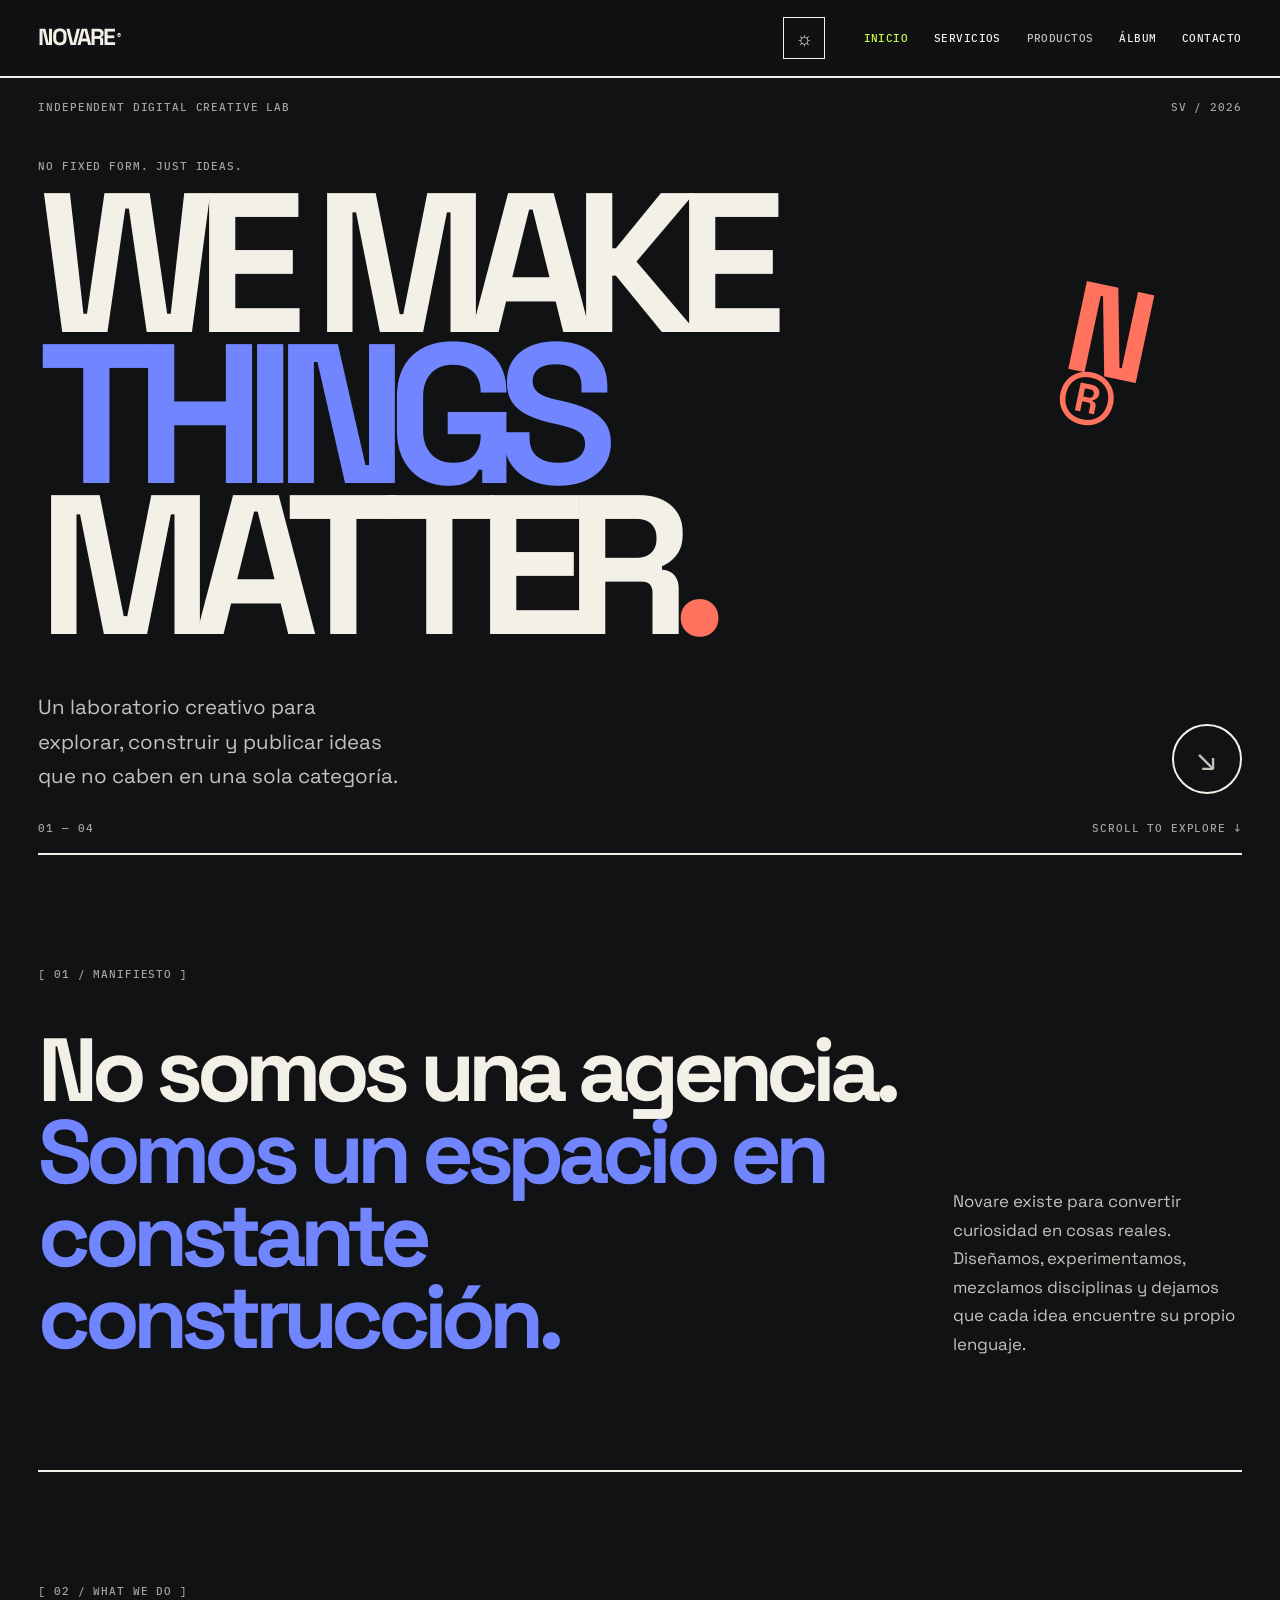
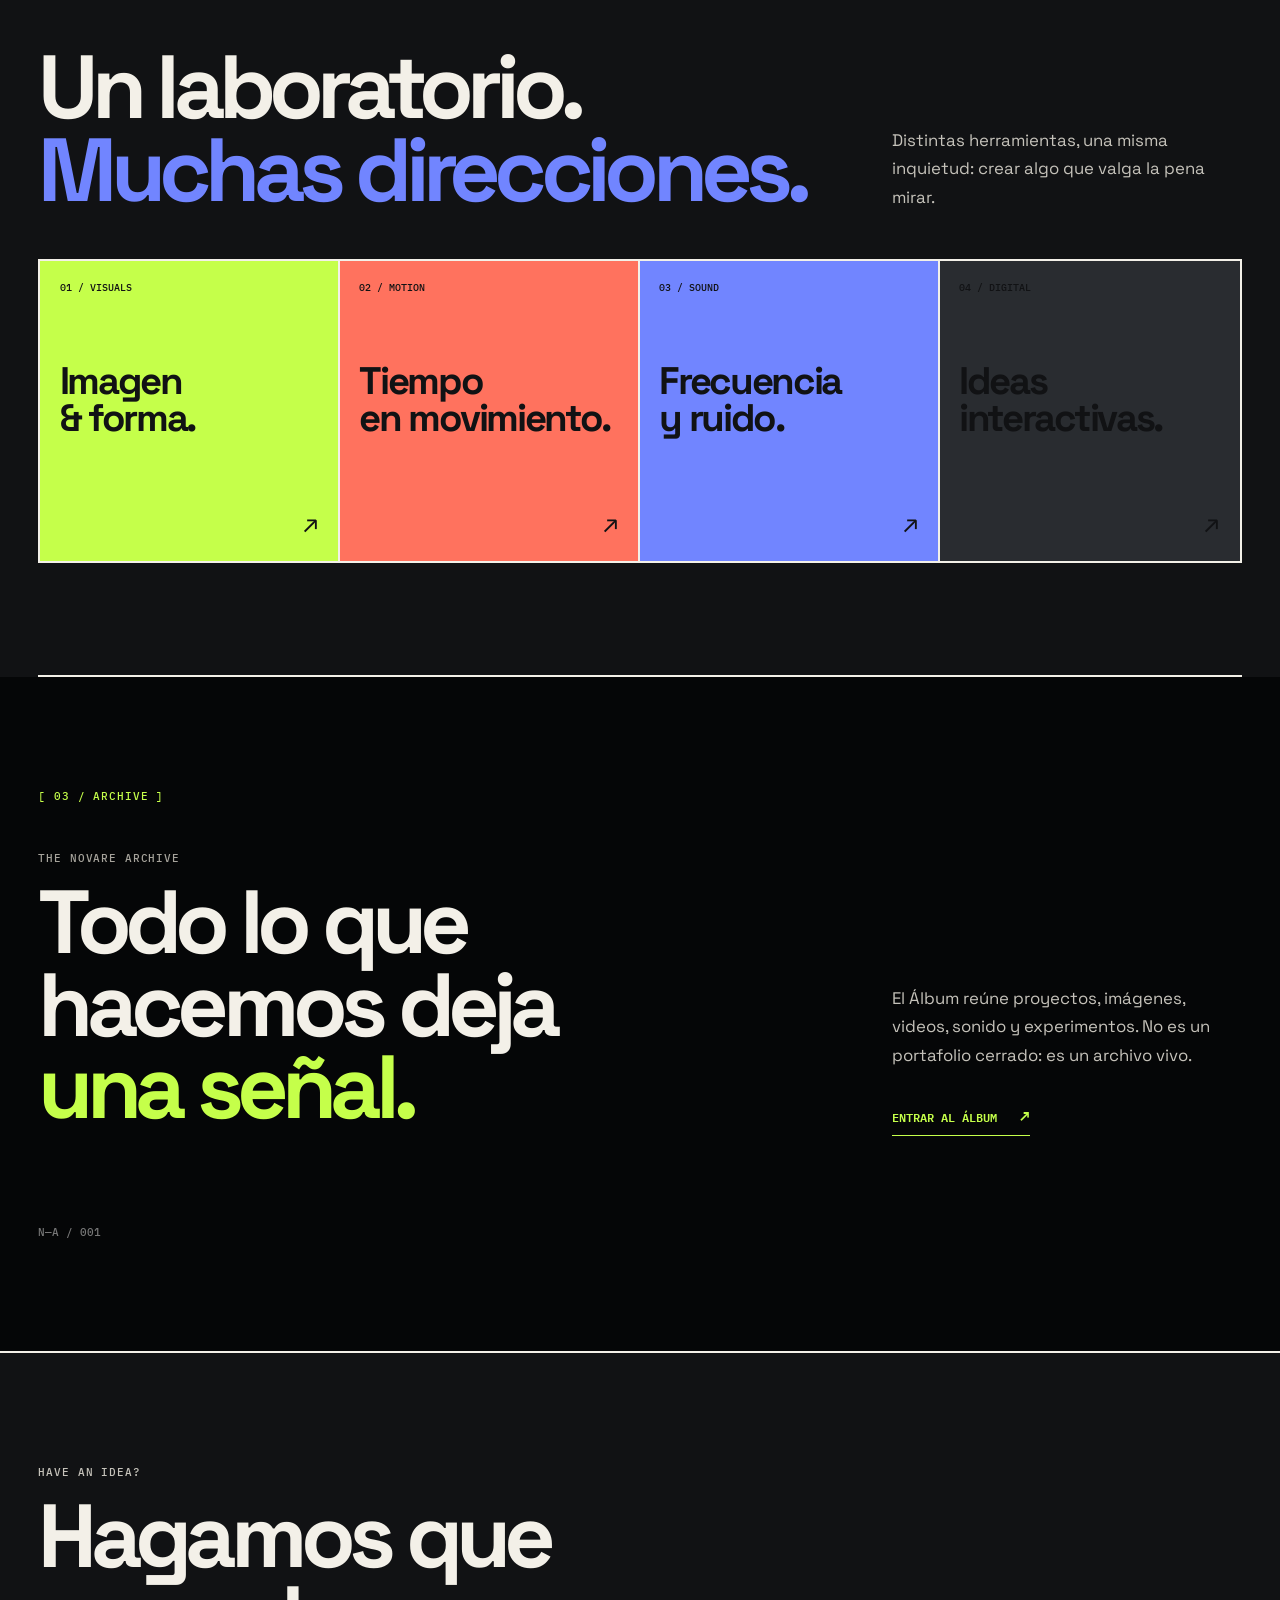
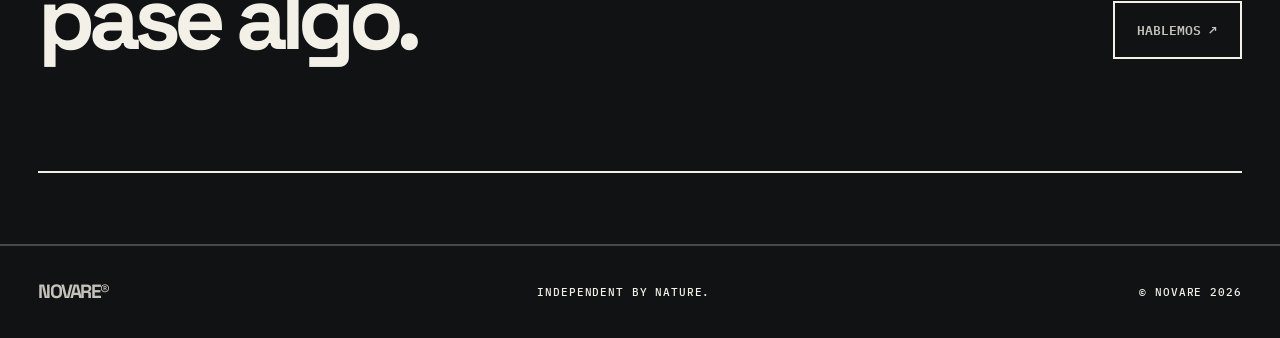
==== index.html @ ae4a3a27 "Apply latest typography contrast pass across all Novare pages" ====
<!DOCTYPE html>
<html lang="es">
<head>
<meta charset="UTF-8"><meta name="viewport" content="width=device-width, initial-scale=1.0">
<title>Novare® — Digital Creative Lab</title>
<meta name="description" content="Novare es un laboratorio creativo digital. Ideas, imágenes, movimiento, sonido y experiencias sin una sola forma.">
<link rel="preconnect" href="https://fonts.googleapis.com"><link rel="preconnect" href="https://fonts.gstatic.com" crossorigin>
<link href="https://fonts.googleapis.com/css2?family=IBM+Plex+Mono:wght@400;500;600&family=Space+Grotesk:wght@400;500;600;700&display=swap" rel="stylesheet">
<link rel="stylesheet" href="CSS/style.css?v=20261116-typepass">
</head><body class="home-page">
<header class="site-header">
  <nav class="nav-bar" aria-label="Navegación principal">
    <a href="index.html" class="brand" aria-label="Novare, inicio">NOVARE<span>®</span></a>
    <button class="menu-toggle" type="button" aria-label="Abrir menú" aria-expanded="false" aria-controls="primary-navigation">☰</button>
    <button class="theme-toggle" type="button" aria-label="Cambiar a tema claro" aria-pressed="true" title="Cambiar tema">☼</button>
    <ul class="nav-links" id="primary-navigation">
      <li><a href="index.html">Inicio</a></li>
      <li><a href="servicios.html">Servicios</a></li>
      <li><a href="productos.html">Productos</a></li>
      <li><a href="album.html">Álbum</a></li>
      <li><a href="contacto.html">Contacto</a></li>
    </ul>
  </nav>
</header>
<main>
<section class="home-hero">
<div class="hero-topline"><span>INDEPENDENT DIGITAL CREATIVE LAB</span><span>SV / 2026</span></div>
<div class="hero-main"><p class="eyebrow">NO FIXED FORM. JUST IDEAS.</p><h1>WE MAKE<br><span>THINGS</span><br>MATTER<span class="hero-period">.</span></h1>
<div class="hero-bottom"><p>Un laboratorio creativo para explorar, construir y publicar ideas que no caben en una sola categoría.</p><a class="round-link" href="album.html" aria-label="Explorar Álbum">↘</a></div></div>
<div class="hero-stamp" aria-hidden="true">N<br>®</div>
<div class="hero-index"><span>01 — 04</span><span>SCROLL TO EXPLORE ↓</span></div>
</section>
<section class="manifesto section-pad"><div class="section-kicker">[ 01 / MANIFIESTO ]</div><div class="manifesto-content"><h2>No somos una agencia.<br><em>Somos un espacio en constante construcción.</em></h2><p>Novare existe para convertir curiosidad en cosas reales. Diseñamos, experimentamos, mezclamos disciplinas y dejamos que cada idea encuentre su propio lenguaje.</p></div></section>
<section class="lab-section section-pad"><div class="section-kicker">[ 02 / WHAT WE DO ]</div><div class="lab-heading"><h2>Un laboratorio.<br><span>Muchas direcciones.</span></h2><p>Distintas herramientas, una misma inquietud: crear algo que valga la pena mirar.</p></div><div class="lab-grid"><a class="lab-tile tile-visuals" href="album.html?category=visuals"><span>01 / VISUALS</span><b>Imagen<br>& forma.</b><i>↗</i></a><a class="lab-tile tile-motion" href="album.html?category=motion"><span>02 / MOTION</span><b>Tiempo<br>en movimiento.</b><i>↗</i></a><a class="lab-tile tile-sound" href="album.html?category=sound"><span>03 / SOUND</span><b>Frecuencia<br>y ruido.</b><i>↗</i></a><a class="lab-tile tile-digital" href="album.html?category=digital"><span>04 / DIGITAL</span><b>Ideas<br>interactivas.</b><i>↗</i></a></div></section>
<section class="album-teaser section-pad"><div class="section-kicker">[ 03 / ARCHIVE ]</div><div class="album-teaser-inner"><div><p class="eyebrow">THE NOVARE ARCHIVE</p><h2>Todo lo que<br>hacemos deja<br><span>una señal.</span></h2></div><div class="album-teaser-side"><p>El Álbum reúne proyectos, imágenes, videos, sonido y experimentos. No es un portafolio cerrado: es un archivo vivo.</p><a class="text-link" href="album.html">ENTRAR AL ÁLBUM <span>↗</span></a></div></div><div class="archive-mark">N—A / 001</div></section>
<section class="contact-strip section-pad"><div><p class="eyebrow">HAVE AN IDEA?</p><h2>Hagamos que<br>pase algo.</h2></div><a class="contact-arrow" href="contacto.html">HABLEMOS ↗</a></section>
</main><footer class="site-footer"><a class="brand" href="index.html">NOVARE®</a><span>INDEPENDENT BY NATURE.</span><span>© NOVARE 2026</span></footer>
<script src="JS/main.js?v=20261116-darkalbum2"></script></body></html>
---- CSS/style.css ----
/* NOVARE — DIGITAL CREATIVE LAB
   Neo-brutalist visual system / v2
*/
@import url('https://fonts.googleapis.com/css2?family=IBM+Plex+Mono:wght@400;500;600;700&family=Space+Grotesk:wght@400;500;600;700&display=swap');
:root{
  --ink:#171717;--paper:#f2ebdd;--paper-2:#e8dfce;--lime:#b8f34a;
  --coral:#ff6347;--blue:#465bff;--violet:#c8b8ff;--concrete:#c9c4b8;
  --muted:#625f58;--line:rgba(23,23,23,.28);
  --display:'Space Grotesk',Arial,sans-serif;--mono:'IBM Plex Mono',monospace;
}
*{box-sizing:border-box;margin:0;padding:0}
html{scroll-behavior:smooth}
body{font-family:var(--display);font-size:16px;line-height:1.45;color:var(--ink);background:var(--paper)}
body,button,input,textarea{font-family:var(--display)}
a{color:inherit;text-decoration:none}
button{color:inherit}
img,video{display:block;max-width:100%;width:100%;border-radius:0}
button:focus-visible,a:focus-visible,input:focus-visible,textarea:focus-visible{outline:3px solid var(--blue);outline-offset:3px}
.site-header{position:sticky;top:0;z-index:50;background:var(--paper);border-bottom:2px solid var(--ink)}
.nav-bar{width:100%;max-width:none;min-height:72px;margin:0;padding:0 3vw;display:flex;align-items:center;justify-content:space-between;gap:2rem}
.brand{font-size:1.45rem;font-weight:700;letter-spacing:-.09em;color:var(--ink);white-space:nowrap}
.brand span{font:600 .65rem var(--mono);vertical-align:top;letter-spacing:0;margin-left:.15rem}
.nav-links{display:flex;align-items:center;gap:clamp(1rem,2.5vw,2.5rem);list-style:none}
.nav-links a{font:500 .7rem var(--mono);letter-spacing:.04em;text-transform:uppercase;transition:color .2s}
.nav-links a:hover,.nav-links a[aria-current=page]{color:var(--blue)}
.nav-links a[href="productos.html"]{color:inherit;font-weight:500}
.menu-toggle{display:none;border:2px solid var(--ink);background:transparent;width:42px;height:42px;font-size:1.3rem;cursor:pointer}
main{width:100%;max-width:none;margin:0;padding:0 3vw 3vw}
.eyebrow,.section-kicker,.hero-topline,.hero-index,.feed-heading>span,.site-footer span{font:500 .67rem var(--mono);letter-spacing:.08em;text-transform:uppercase}
.eyebrow{color:var(--blue);margin-bottom:1rem}
.hero-topline,.hero-index{display:flex;justify-content:space-between;gap:1rem}
.home-hero{min-height:calc(91vh - 72px);position:relative;display:flex;flex-direction:column;justify-content:space-between;padding:1.4rem 0 1.1rem;border-bottom:2px solid var(--ink);overflow:hidden}
.hero-main{position:relative;padding:5vh 0 3vh}
.hero-main h1{font-size:clamp(5rem,15.5vw,15rem);line-height:.76;letter-spacing:-.105em;font-weight:700;margin:0}
.hero-main h1>span:first-of-type{color:var(--blue)}
.hero-period{color:var(--coral)}
.hero-bottom{display:flex;justify-content:space-between;align-items:end;gap:2rem;margin-top:3rem}
.hero-bottom p{max-width:360px;font-size:clamp(1rem,1.6vw,1.35rem)}
.round-link{display:grid;place-items:center;width:70px;height:70px;border:2px solid var(--ink);border-radius:50%;font-size:2rem;transition:.2s}
.round-link:hover{background:var(--lime);transform:rotate(-45deg)}
.hero-stamp{position:absolute;right:8%;top:27%;font-size:clamp(4rem,10vw,9rem);font-weight:700;line-height:.7;color:var(--coral);transform:rotate(12deg);pointer-events:none}
.section-pad{padding:7rem 0;border-bottom:2px solid var(--ink)}
.section-kicker{margin-bottom:3rem}
.manifesto-content{display:grid;grid-template-columns:1.5fr .5fr;gap:3rem;align-items:end}
.manifesto h2,.lab-heading h2,.album-teaser h2,.contact-strip h2{font-size:clamp(2.8rem,7vw,7rem);line-height:.92;letter-spacing:-.075em}
.manifesto h2 em{color:var(--blue);font-style:normal}
.manifesto-content>p,.lab-heading>p,.album-teaser-side p{font-size:1.05rem;max-width:350px}
.lab-heading{display:flex;justify-content:space-between;align-items:end;gap:2rem;margin-bottom:3rem}
.lab-heading h2 span{color:var(--blue)}
.lab-grid{display:grid;grid-template-columns:repeat(4,minmax(0,1fr));border:2px solid var(--ink)}
.lab-tile{position:relative;min-height:300px;padding:1.2rem;display:flex;flex-direction:column;justify-content:space-between;border-right:2px solid var(--ink);transition:transform .25s}
.lab-tile:last-child{border-right:0}
.lab-tile>span{font:500 .65rem var(--mono)}
.lab-tile>b{font-size:clamp(1.7rem,3vw,3rem);line-height:.95;letter-spacing:-.06em}
.lab-tile>i{font-style:normal;font-size:1.6rem;align-self:end}
.tile-visuals{background:var(--lime)}.tile-motion{background:var(--coral)}.tile-sound{background:var(--blue);color:var(--paper)}.tile-digital{background:var(--concrete)}
.lab-tile:hover{transform:translateY(-7px)}
.album-teaser{background:var(--ink);color:var(--paper);margin:0 -3vw;padding-left:3vw;padding-right:3vw;position:relative;overflow:hidden}
.album-teaser .section-kicker{color:var(--lime)}
.album-teaser-inner{display:flex;justify-content:space-between;align-items:end;gap:3rem}
.album-teaser h2 span{color:var(--lime)}
.album-teaser-side{max-width:350px}
.album-teaser-side p{color:#d1cbbb;margin-bottom:2rem}
.text-link{font:600 .75rem var(--mono);color:var(--lime);border-bottom:1px solid var(--lime);padding-bottom:.5rem}
.text-link span{font-size:1rem;margin-left:1rem}
.archive-mark{margin-top:6rem;color:#777;font:500 .7rem var(--mono)}
.contact-strip{display:flex;justify-content:space-between;align-items:end}
.contact-arrow{font:600 .8rem var(--mono);padding:1rem 1.4rem;border:2px solid var(--ink);transition:.2s}
.contact-arrow:hover{background:var(--lime)}
.site-footer{display:flex;justify-content:space-between;align-items:center;padding:2rem 3vw;color:var(--ink);gap:1rem}
.site-footer .brand{font-size:1.2rem}
.site-footer p{font:500 .65rem var(--mono);text-transform:uppercase}
/* Secondary pages */
.section{padding:5rem 0}
.section-heading{max-width:850px;margin-bottom:3rem}
.section-heading h1,.section-heading h2{font-size:clamp(2.8rem,7vw,6.5rem);line-height:.94;letter-spacing:-.075em;margin-bottom:1rem}
.section-heading>p:not(.eyebrow){max-width:540px;color:var(--muted);font-size:1.1rem}
.service-grid{display:grid;grid-template-columns:repeat(2,minmax(0,1fr));gap:1rem}
.card{min-height:190px;padding:1.5rem;border:2px solid var(--ink);background:var(--paper)}
.card h3{font-size:1.5rem;letter-spacing:-.04em;margin-bottom:.7rem}
.card p{max-width:480px;color:var(--muted)}
.products-page-cta{display:flex;justify-content:space-between;align-items:center;gap:2rem;margin-top:2rem;padding:2rem;border:2px solid var(--ink);background:var(--lime)}
.products-page-cta h2{font-size:clamp(1.5rem,3vw,2.4rem);letter-spacing:-.05em;margin:.2rem 0 .5rem}
.products-page-cta p:not(.eyebrow){color:#343b28}
.btn{display:inline-flex;align-items:center;justify-content:center;min-height:46px;padding:.8rem 1.2rem;border:2px solid var(--ink);border-radius:0;font:600 .7rem var(--mono);letter-spacing:.04em;text-transform:uppercase;cursor:pointer;transition:transform .2s,box-shadow .2s}
.btn:hover{transform:translate(-3px,-3px);box-shadow:4px 4px 0 var(--ink)}
.btn-primary{background:var(--lime);color:var(--ink)}
.btn-secondary{background:transparent;color:var(--ink)}
.project-filters{display:flex;flex-wrap:wrap;gap:.6rem;margin:1.5rem 0}
.filter-btn{padding:.7rem 1rem;border:2px solid var(--ink);background:transparent;color:var(--ink);font:500 .68rem var(--mono);text-transform:uppercase;cursor:pointer}
.filter-btn.active,.filter-btn:hover{background:var(--lime)}
.product-grid{display:grid;grid-template-columns:repeat(3,minmax(0,1fr));gap:1rem}
.product-card{overflow:hidden;padding:0;border:2px solid var(--ink);background:transparent;color:var(--ink);text-align:left;cursor:pointer;transition:transform .2s,box-shadow .2s}
.product-card:hover,.product-card:focus-visible{transform:translate(-4px,-4px);box-shadow:6px 6px 0 var(--blue)}
.product-card>img{aspect-ratio:4/3;object-fit:cover}
.product-card-copy{display:grid;gap:.3rem;padding:1rem}
.product-card-copy::after{content:"VER DETALLES ↗";width:fit-content;margin-top:.4rem;color:var(--blue);font:600 .62rem var(--mono)}
.product-card-category{color:var(--blue);font:600 .62rem var(--mono);text-transform:uppercase}
.product-card-title{font-size:1.15rem;font-weight:700;letter-spacing:-.03em}
.product-card-price,.product-modal-price{color:var(--muted);font-weight:600}
.products-empty{grid-column:1/-1;padding:2rem;border:2px dashed var(--ink);text-align:center}
[hidden]{display:none!important}
.modal{position:fixed;inset:0;z-index:100;display:none;align-items:center;justify-content:center;padding:2rem}
.modal.is-open{display:flex}
.modal-backdrop{position:absolute;inset:0;background:rgba(23,23,23,.88)}
.modal-dialog{position:relative;width:min(1000px,100%);max-height:90vh;overflow:auto;padding:2rem;background:var(--paper);border:2px solid var(--ink)}
.modal-close{position:absolute;top:.5rem;right:.8rem;z-index:2;border:0;background:transparent;font-size:2rem;cursor:pointer}
.product-modal-body{display:grid;grid-template-columns:1.1fr .9fr;gap:2rem;align-items:center}
.product-modal-image{max-height:560px;aspect-ratio:4/3;object-fit:cover}
.product-modal-info{padding:1rem}
.product-modal-info h2,.product-contact-content h2{font-size:clamp(1.8rem,4vw,3rem);line-height:.98;letter-spacing:-.06em;margin-bottom:1rem}
.product-modal-info>p:not(.eyebrow),.product-contact-content>p:not(.eyebrow){color:var(--muted)}
.product-modal-price{margin-top:1rem}
.product-modal-actions{display:flex;flex-wrap:wrap;gap:.7rem;margin-top:1rem}
.product-buy-button{opacity:.55;cursor:not-allowed}
.product-contact-button{font:600 .7rem var(--mono);text-transform:uppercase;cursor:pointer}
.product-payment-note{font-size:.8rem;margin-top:.6rem}
.product-contact-modal{z-index:110}
.product-contact-dialog{width:min(560px,100%)}
.product-contact-selection{margin-top:1rem}
.product-contact-details{display:grid;gap:.6rem;margin:1rem 0;list-style:none}
.product-contact-details a{color:var(--blue);text-decoration:underline}
.product-contact-form-link{margin-top:.5rem}
.contact-grid{display:grid;grid-template-columns:1.1fr .9fr;gap:1rem}
.contact-form,.contact-info{padding:1.5rem;border:2px solid var(--ink);background:transparent}
.contact-form{display:grid;gap:.7rem}
.contact-form label{font:500 .68rem var(--mono);text-transform:uppercase}
.contact-form input,.contact-form textarea{width:100%;padding:.9rem;border:2px solid var(--ink);border-radius:0;background:#fff;color:var(--ink);font:inherit}
.contact-form textarea{resize:vertical}
.contact-info h3{font-size:1.5rem;margin-bottom:.7rem}
.contact-info p,.contact-info li{color:var(--muted)}
.contact-info ul{display:grid;gap:.6rem;margin-top:1rem;list-style:none}
/* Álbum — category-dependent archive */
.album-intro{min-height:72vh;display:flex;flex-direction:column;justify-content:space-between;padding:1.5rem 0 3rem;border-bottom:2px solid var(--ink)}
.album-intro .eyebrow{margin-top:5rem}
.album-intro h1{font-size:clamp(7rem,22vw,21rem);line-height:.68;letter-spacing:-.12em;margin:0}
.album-intro h1 span{color:var(--coral)}
.album-intro-bottom{display:flex;justify-content:space-between;align-items:end;gap:2rem;margin-top:4rem}
.album-intro-bottom p{max-width:430px;font-size:clamp(1.1rem,2vw,1.6rem)}
.album-intro-bottom span{font:500 .65rem var(--mono)}
.album-explore,.album-feed{padding:5rem 0;border-bottom:2px solid var(--ink)}
.category-grid{display:grid;grid-template-columns:repeat(5,minmax(0,1fr));border:2px solid var(--ink)}
.category-card{min-height:220px;padding:1rem;text-align:left;border:0;border-right:2px solid var(--ink);background:var(--concrete);display:flex;flex-direction:column;justify-content:space-between;cursor:pointer;transition:filter .2s,transform .2s}
.category-card:last-child{border-right:0}
.category-card span{font:500 .6rem var(--mono)}
.category-card strong{font-size:clamp(1.4rem,2.3vw,2.5rem);line-height:.9;letter-spacing:-.06em}
.category-card i{font-style:normal;align-self:end;font-size:1.4rem}
.category-card:hover,.category-card.is-active{filter:saturate(1.2);transform:translateY(-5px)}
.category-all{background:var(--ink);color:var(--paper)}.category-visuals{background:var(--lime)}.category-motion{background:var(--coral)}.category-sound{background:var(--blue);color:white}.category-digital{background:var(--violet)}
.category-custom{background:var(--concrete);color:var(--ink);border-top:2px solid var(--ink)}
.feed-heading{display:flex;justify-content:space-between;align-items:end;margin-bottom:2rem}
.feed-heading h2{font-size:clamp(2.5rem,6vw,5rem);letter-spacing:-.07em;line-height:.9}
.feed-heading h2 span{color:var(--coral)}
.album-grid{display:grid;grid-template-columns:repeat(3,minmax(0,1fr));gap:1.2rem}
.album-item{border:2px solid var(--ink);background:transparent;padding:0;text-align:left;color:var(--ink);cursor:pointer;display:flex;flex-direction:column}
.album-item-cover{aspect-ratio:4/3;background:var(--concrete);overflow:hidden;position:relative}
.album-item-cover img{width:100%;height:100%;object-fit:cover;transition:transform .4s}
.album-item:hover .album-item-cover img{transform:scale(1.04)}
.album-item-cover:after{content:"OPEN ↗";position:absolute;right:.7rem;bottom:.7rem;background:var(--lime);padding:.4rem .6rem;font:600 .6rem var(--mono)}
.album-item-meta{padding:1rem;display:grid;gap:.45rem}
.album-item-meta span{font:500 .62rem var(--mono);text-transform:uppercase;color:var(--blue)}
.album-item-meta strong{font-size:1.35rem;letter-spacing:-.04em}
.album-item-meta small{font:500 .6rem var(--mono);color:#666}
.album-empty{display:none;text-align:center;padding:5rem 1rem;border:2px dashed var(--ink)}
.album-empty.is-visible{display:block}
.album-empty>span{font:500 .7rem var(--mono);color:var(--coral)}
.album-empty h3{font-size:clamp(1.8rem,4vw,3.2rem);letter-spacing:-.05em;margin:1rem}
.album-empty p{color:var(--muted)}
.album-modal{position:fixed;inset:0;background:rgba(23,23,23,.95);z-index:120;display:none;align-items:center;justify-content:center;padding:3vw;color:var(--paper)}
.album-modal.is-open{display:flex}
.album-modal-close{position:absolute;top:1rem;right:2rem;background:none;border:0;color:white;font-size:3rem;cursor:pointer}
.album-modal-content{width:min(1100px,100%);max-height:90vh;overflow:auto;display:grid;grid-template-columns:1.2fr .8fr;gap:2rem;align-items:center}
.album-modal-media img,.album-modal-media video,.album-modal-media audio,.album-modal-media iframe{width:100%;max-height:75vh;object-fit:contain}
.album-modal-copy h2{font-size:clamp(2rem,5vw,4rem);line-height:.95;letter-spacing:-.06em;margin-bottom:1rem}
.album-modal-copy>p:not(.eyebrow){color:#d1cbbb}
.album-modal-copy>span{display:block;margin-top:2rem;font:500 .65rem var(--mono);color:var(--lime)}
@media(max-width:900px){
 .menu-toggle{display:block}
 .nav-links{display:none;position:absolute;top:100%;left:0;right:0;padding:1rem 3vw;background:var(--paper);border-bottom:2px solid var(--ink);flex-direction:column;align-items:flex-start}
 .nav-links.is-open{display:flex}
 .manifesto-content,.album-teaser-inner{display:grid;grid-template-columns:1fr}
 .lab-grid{grid-template-columns:repeat(2,minmax(0,1fr))}
 .lab-tile:nth-child(2){border-right:0}.lab-tile:nth-child(-n+2){border-bottom:2px solid var(--ink)}
 .category-grid{grid-template-columns:repeat(2,minmax(0,1fr))}
 .category-card{border-bottom:2px solid var(--ink);min-height:170px}
 .category-card:nth-child(2n){border-right:0}
 .category-card:last-child{grid-column:span 2;border-bottom:0}
 .album-grid,.product-grid{grid-template-columns:repeat(2,minmax(0,1fr))}
 .album-modal-content{grid-template-columns:1fr}
 .album-modal{overflow:auto;align-items:flex-start;padding-top:4rem}
 .hero-stamp{right:3%;top:35%}
 .home-hero{min-height:80vh}
}
@media(max-width:560px){
 main{padding-left:5vw;padding-right:5vw}
 .nav-bar{padding:0 5vw}
 .hero-main h1{font-size:clamp(4.5rem,19vw,7rem)}
 .hero-bottom,.album-intro-bottom,.lab-heading,.contact-strip{align-items:flex-start;flex-direction:column}
 .hero-index{font-size:.55rem}
 .section-pad{padding:4.5rem 0}
 .lab-tile{min-height:190px;padding:.8rem}.lab-tile>b{font-size:1.6rem}
 .album-teaser{margin:0 -5vw;padding-left:5vw;padding-right:5vw}
 .category-card{min-height:145px}
 .album-grid,.product-grid,.service-grid,.contact-grid{grid-template-columns:1fr}
 .feed-heading{align-items:flex-start;flex-direction:column;gap:1rem}
 .site-footer{align-items:flex-start;flex-direction:column;padding:2rem 5vw}
 .products-page-cta{align-items:flex-start;flex-direction:column}
 .product-modal-body{grid-template-columns:1fr}
 .product-modal-info{padding:0}
 .modal{padding:1rem}.modal-dialog{padding:1.2rem}
}
@media(prefers-reduced-motion:reduce){html{scroll-behavior:auto}*,*:before,*:after{transition:none!important;animation:none!important}}


/* HEADER / RESPONSIVE FIX */
.site-header{position:sticky;top:0;z-index:200;width:100%;background:var(--paper);border-bottom:2px solid var(--ink)}
.site-header .nav-bar{position:relative;width:100%;min-height:76px;margin:0;padding:12px clamp(18px,3vw,48px);display:flex;flex-direction:row;align-items:center;justify-content:space-between;gap:clamp(16px,3vw,48px)}
.site-header .brand{display:inline-flex;align-items:flex-start;flex:0 0 auto;white-space:nowrap;line-height:1}
.site-header .nav-links{position:static;display:flex!important;flex:0 1 auto;flex-direction:row;align-items:center;justify-content:flex-end;flex-wrap:wrap;gap:clamp(12px,2vw,30px);min-width:0;margin:0;padding:0;list-style:none;background:transparent;border:0}
.site-header .nav-links li{display:block;flex:0 0 auto;margin:0;padding:0}
.site-header .nav-links a{display:block;white-space:nowrap;padding:8px 0;font:500 .7rem var(--mono);letter-spacing:.04em;text-transform:uppercase}
.site-header .menu-toggle{display:none!important;flex:0 0 42px;width:42px;height:42px;align-items:center;justify-content:center;border:2px solid var(--ink);background:transparent;color:var(--ink);font-size:1.25rem;line-height:1;cursor:pointer}
@media(max-width:900px){
 .site-header .nav-bar{min-height:68px;flex-wrap:nowrap}
 .site-header .menu-toggle{display:inline-flex!important}
 .site-header .nav-links{position:absolute;top:calc(100% + 2px);left:0;right:0;z-index:210;display:none!important;flex-direction:column;align-items:stretch;justify-content:flex-start;gap:0;padding:10px clamp(18px,5vw,40px) 18px;background:var(--paper);border-bottom:2px solid var(--ink);box-shadow:0 8px 0 rgba(23,23,23,.08)}
 .site-header .nav-links.is-open{display:flex!important}
 .site-header .nav-links li{width:100%;border-bottom:1px solid var(--line)}
 .site-header .nav-links li:last-child{border-bottom:0}
 .site-header .nav-links a{padding:13px 0;font-size:.78rem}
}
@media(max-width:380px){
 .site-header .nav-bar{padding-left:16px;padding-right:16px}
 .site-header .brand{font-size:1.25rem}
}


/* SECONDARY PAGE POLISH */
.section{width:100%;max-width:1440px;margin:0 auto;padding:clamp(3.5rem,8vw,7rem) 0}
.section-heading{position:relative;padding-bottom:2rem;border-bottom:2px solid var(--ink);margin-bottom:2.5rem}
.section-heading h1{max-width:1050px}
.section-heading>p:not(.eyebrow){margin-top:1rem}
.service-grid{gap:0;border:2px solid var(--ink)}
.service-grid .card{min-height:240px;display:flex;flex-direction:column;justify-content:space-between;border:0;border-right:2px solid var(--ink);border-bottom:2px solid var(--ink);transition:background-color .25s,transform .25s}
.service-grid .card:nth-child(2n){border-right:0}
.service-grid .card:nth-last-child(-n+2){border-bottom:0}
.service-grid .card:nth-child(1){background:var(--lime)}
.service-grid .card:nth-child(2){background:var(--coral)}
.service-grid .card:nth-child(3){background:var(--blue);color:var(--paper)}
.service-grid .card:nth-child(4){background:var(--concrete)}
.service-grid .card:hover{transform:translateY(-4px);position:relative;z-index:1}
.service-grid .card h3{font-size:clamp(1.5rem,3vw,2.4rem)}
.service-grid .card p{color:inherit;opacity:.78}
.products-section .section-heading{max-width:none}
.products-section .project-filters{padding-bottom:1.2rem;border-bottom:1px solid var(--line)}
.products-section .filter-btn{transition:background-color .2s,color .2s,transform .2s}
.products-section .filter-btn:hover{transform:translateY(-2px)}
.products-section .filter-btn.active{background:var(--ink);color:var(--paper)}
.product-card{transition:transform .28s cubic-bezier(.2,.8,.2,1),box-shadow .28s,border-color .2s}
.product-card>img{transition:transform .45s cubic-bezier(.2,.8,.2,1);transform:scale(1)}
.product-card:hover>img{transform:scale(1.035)}
.product-card-copy{background:var(--paper)}
.contact .section-heading{margin-bottom:3rem}
.contact-form,.contact-info{background:var(--paper);border:2px solid var(--ink)}
.contact-form{gap:.85rem}
.contact-form input,.contact-form textarea{background:#fffdf8;transition:border-color .2s,box-shadow .2s}
.contact-form input:focus,.contact-form textarea:focus{border-color:var(--blue);box-shadow:4px 4px 0 var(--lime);outline:0}
.contact-info{background:var(--ink);color:var(--paper);min-height:100%}
.contact-info p,.contact-info li{color:#d1cbbb}
.contact-info h3{font-size:clamp(1.6rem,3vw,2.4rem);letter-spacing:-.05em}
.products-page-cta{border:2px solid var(--ink)}
.site-footer{border-top:2px solid var(--ink);margin-top:2rem}
.page-enter{animation:novare-enter .55s cubic-bezier(.2,.75,.25,1) both}
.reveal-on-scroll{opacity:0;transform:translateY(22px);transition:opacity .55s ease,transform .55s cubic-bezier(.2,.75,.25,1)}
.reveal-on-scroll.is-visible{opacity:1;transform:translateY(0)}
@keyframes novare-enter{from{opacity:0;transform:translateY(12px)}to{opacity:1;transform:translateY(0)}}
@media(max-width:700px){
 .service-grid{grid-template-columns:1fr}
 .service-grid .card,.service-grid .card:nth-child(2n),.service-grid .card:nth-last-child(-n+2){border-right:0;border-bottom:2px solid var(--ink)}
 .service-grid .card:last-child{border-bottom:0}
 .service-grid .card{min-height:190px}
}
@media(prefers-reduced-motion:reduce){
 .page-enter{animation:none!important}
 .reveal-on-scroll{opacity:1!important;transform:none!important;transition:none!important}
 .service-grid .card,.product-card,.product-card>img,.products-section .filter-btn{transition:none!important}
}


/* NOVARE DARK MODE — default identity */
:root{
 color-scheme:dark;
 --ink:#f3f0e8;--paper:#111214;--paper-2:#1b1d20;--lime:#c5ff4a;
 --coral:#ff725e;--blue:#7185ff;--violet:#c8b8ff;--concrete:#292c30;
 --muted:#a6a39b;--line:rgba(243,240,232,.24);
}
body{background:var(--paper);color:var(--ink)}
.site-header{background:rgba(17,18,20,.94);backdrop-filter:blur(14px);border-color:var(--ink)}
.brand,.nav-links a,.menu-toggle{color:var(--ink)}
.nav-links a:hover,.nav-links a[aria-current=page]{color:var(--lime)}
.menu-toggle,.theme-toggle{border:1.5px solid var(--ink);background:transparent;color:var(--ink)}
.theme-toggle{display:inline-grid;place-items:center;flex:0 0 42px;width:42px;height:42px;margin-left:auto;font-size:1.2rem;cursor:pointer;transition:background .2s,color .2s,transform .2s}
.theme-toggle:hover{background:var(--lime);color:#111214;transform:rotate(-12deg)}
.nav-bar{gap:clamp(12px,2vw,28px)}
.nav-links{margin-left:auto}
.site-footer{color:var(--ink);border-color:var(--line)}
.card,.contact-form,.contact-info,.modal-dialog{background:var(--paper-2);color:var(--ink);border-color:var(--ink)}
.contact-form input,.contact-form textarea{background:#202226;color:var(--ink);border-color:#666}
.product-card,.album-item{background:var(--paper-2);color:var(--ink);border-color:var(--ink)}
.product-card-copy{background:var(--paper-2)}
.product-modal-info>p:not(.eyebrow),.product-contact-content>p:not(.eyebrow){color:var(--muted)}
.album-item-meta small{color:var(--muted)}
.album-empty{border-color:var(--line)}
.album-modal{background:rgba(5,6,8,.97)}
.category-card{border-color:#111214}
.category-all{background:#f3f0e8;color:#111214}
.category-visuals{background:#c5ff4a;color:#111214}
.category-motion{background:#ff725e;color:#111214}
.category-sound{background:#7185ff;color:#fff}
.category-digital{background:#c8b8ff;color:#17151e}
.category-custom{background:#292c30;color:#f3f0e8;border-color:var(--ink)}
.hero-stamp{mix-blend-mode:screen}
.album-teaser{background:#050607;color:#f3f0e8}
.album-teaser .section-kicker{color:var(--lime)}
.contact-info{background:#1b1d20}
.btn-secondary{color:var(--ink);border-color:var(--ink)}
.products-page-cta{color:#111214}
.products-page-cta p:not(.eyebrow){color:#343b28}
html[data-theme="light"]{
 color-scheme:light;
 --ink:#171717;--paper:#f2ebdd;--paper-2:#e8dfce;--lime:#b8f34a;
 --coral:#ff6347;--blue:#465bff;--violet:#c8b8ff;--concrete:#c9c4b8;
 --muted:#625f58;--line:rgba(23,23,23,.28);
}
html[data-theme="light"] body{background:var(--paper);color:var(--ink)}
html[data-theme="light"] .site-header{background:rgba(242,235,221,.94)}
html[data-theme="light"] .brand,html[data-theme="light"] .nav-links a,html[data-theme="light"] .menu-toggle,html[data-theme="light"] .theme-toggle{color:var(--ink)}
html[data-theme="light"] .card,html[data-theme="light"] .contact-form,html[data-theme="light"] .contact-info,html[data-theme="light"] .modal-dialog{background:var(--paper);color:var(--ink)}
html[data-theme="light"] .contact-form input,html[data-theme="light"] .contact-form textarea{background:#fffdf8;color:var(--ink)}
html[data-theme="light"] .product-card,html[data-theme="light"] .album-item,html[data-theme="light"] .product-card-copy{background:var(--paper);color:var(--ink)}
html[data-theme="light"] .contact-info{background:var(--ink);color:var(--paper)}
html[data-theme="light"] .contact-info p,html[data-theme="light"] .contact-info li{color:#d1cbbb}
html[data-theme="light"] .album-modal{background:rgba(23,23,23,.95)}
html[data-theme="light"] .site-footer{color:var(--ink)}
html[data-theme="light"] .theme-toggle:hover{color:#111214}
@media(max-width:900px){
 .site-header .nav-links{background:var(--paper);border-color:var(--ink)}
 .site-header .theme-toggle{margin-left:auto}
}


/* ALBUM / CATEGORY WORLDS */
.album-category-intro{--category-accent:var(--lime);position:relative;display:grid;grid-template-columns:1fr 2fr auto;align-items:end;gap:2rem;margin-top:1.4rem;padding:2rem 1.6rem;min-height:230px;background:#1b1d20;color:#f3f0e8;border:1.5px solid rgba(243,240,232,.28);overflow:hidden;transition:background-color .3s,border-color .3s}
.album-category-intro:before{content:"";position:absolute;inset:0 auto 0 0;width:8px;background:var(--category-accent)}
.album-category-index,.album-category-mark{font:600 .65rem var(--mono);letter-spacing:.08em;text-transform:uppercase;color:var(--category-accent)}
.album-category-intro h2{font-size:clamp(2.4rem,5.7vw,5.8rem);line-height:.86;letter-spacing:-.08em}
.album-category-intro h2 span{color:var(--category-accent)}
.album-category-intro p{max-width:450px;margin-top:1.1rem;color:#c4c1b8;font-size:1rem}
.album-category-mark{text-align:right;line-height:1.5}
.album-category-intro[data-category="visuals"]{--category-accent:#c5ff4a}
.album-category-intro[data-category="motion"]{--category-accent:#ff725e}
.album-category-intro[data-category="sound"]{--category-accent:#8797ff}
.album-category-intro[data-category="digital"]{--category-accent:#c8b8ff}
.album-category-intro[data-category="all"]{--category-accent:#f3f0e8}
.album-category-intro[data-category]:not([data-category="all"]){background:#111214}
.category-card{position:relative;isolation:isolate}
.category-card:focus-visible{outline:3px solid var(--ink);outline-offset:-6px}
.category-card.is-active{box-shadow:inset 0 -9px 0 rgba(17,18,20,.18)}
.album-feed{transition:background-color .3s}
.album-item{transition:transform .28s cubic-bezier(.2,.8,.2,1),border-color .2s,box-shadow .28s}
.album-item:hover{transform:translate(-4px,-4px);box-shadow:6px 6px 0 var(--lime)}
.album-item:focus-visible{outline:3px solid var(--lime);outline-offset:4px}
.album-item-cover{background:#292c30}
.album-item-meta span{color:var(--lime)}
.album-empty{color:var(--ink)}
.album-empty p{color:var(--muted)}
html[data-theme="light"] .album-category-intro{background:#171717;color:#f3f0e8}
@media(max-width:760px){
 .album-category-intro{grid-template-columns:1fr auto;gap:1.4rem;padding:1.5rem 1.2rem;min-height:0}
 .album-category-intro>div{grid-column:1/-1;grid-row:2}
 .album-category-mark{grid-column:2;grid-row:1}
 .album-category-index{grid-column:1;grid-row:1}
 .album-category-intro h2{font-size:clamp(2.5rem,11vw,4.5rem)}
}


/* DARK THEME / TYPOGRAPHY CONTRAST PASS */
:root{
 --text-primary:#f3f0e8;
 --text-secondary:#c5c2ba;
 --text-muted:#a6a39b;
}
body,p,li,dd,dt,label,small,figcaption{color:var(--text-secondary)}
h1,h2,h3,h4,h5,h6,strong,b,.brand,.nav-links a,.eyebrow,.section-kicker{color:var(--text-primary)}
p{line-height:1.7}
.eyebrow,.section-kicker,.hero-topline,.hero-index,.album-category-index,.album-category-mark,
.feed-heading>span,.album-count,.product-card-category,.product-card-price{
 color:var(--text-muted);
}
a{color:inherit}
a:hover{color:var(--lime)}
.home-hero h1,.album-intro h1,.manifesto h2,.lab-heading h2,.album-teaser h2,.contact-strip h2,
.section-heading h1,.feed-heading h2{color:var(--text-primary)}
.manifesto-content>p,.lab-heading>p,.album-teaser-side>p,.contact-strip p,
.section-heading>p:not(.eyebrow),.card p,.contact-info p{color:var(--text-secondary)}
.lab-tile,.category-card{color:#111214}
.lab-tile span,.lab-tile b,.lab-tile i,.category-card span,.category-card strong,.category-card i{color:inherit}
.album-category-intro p{color:#c5c2ba}
.album-feed .album-item-title,.album-item h3,.album-item strong{color:var(--text-primary)}
.album-item p,.album-item small,.album-item-meta{color:var(--text-secondary)}
.album-empty h3{color:var(--text-primary)}
.album-empty p{color:var(--text-muted)}
.product-card-title{color:var(--text-primary)}
.product-card-category,.product-card-price{color:var(--text-muted)}
.contact-form label{color:var(--text-primary)}
.contact-form input,.contact-form textarea{color:var(--text-primary);caret-color:var(--lime)}
.contact-form input::placeholder,.contact-form textarea::placeholder{color:#918e87;opacity:1}
.contact-info h3{color:var(--text-primary)}
.contact-info p,.contact-info li{color:#c5c2ba}
.site-footer p,.site-footer a,.site-footer small{color:var(--text-secondary)}
.btn-primary{color:#111214}
.btn-secondary{color:var(--text-primary)}
.nav-links a[aria-current=page]{color:var(--lime)}
.modal-dialog h2,.modal-dialog h3,.modal-dialog p,.modal-dialog label{color:var(--text-primary)}
.modal-dialog p:not(.eyebrow){color:var(--text-secondary)}
::selection{background:var(--lime);color:#111214}
html[data-theme="light"]{
 --text-primary:#171717;
 --text-secondary:#45423c;
 --text-muted:#625f58;
}
html[data-theme="light"] body,html[data-theme="light"] p,html[data-theme="light"] li,
html[data-theme="light"] dd,html[data-theme="light"] dt,html[data-theme="light"] label,
html[data-theme="light"] small,html[data-theme="light"] figcaption{color:var(--text-secondary)}
html[data-theme="light"] h1,html[data-theme="light"] h2,html[data-theme="light"] h3,
html[data-theme="light"] h4,html[data-theme="light"] h5,html[data-theme="light"] h6,
html[data-theme="light"] strong,html[data-theme="light"] b,html[data-theme="light"] .brand,
html[data-theme="light"] .nav-links a{color:var(--text-primary)}
html[data-theme="light"] .lab-tile,html[data-theme="light"] .category-card{color:#111214}
html[data-theme="light"] .album-category-intro h2,html[data-theme="light"] .album-category-intro p{color:#f3f0e8}
html[data-theme="light"] .contact-info h3{color:#f3f0e8}
html[data-theme="light"] .contact-info p,html[data-theme="light"] .contact-info li{color:#d1cbbb}
html[data-theme="light"] .btn-primary{color:#111214}
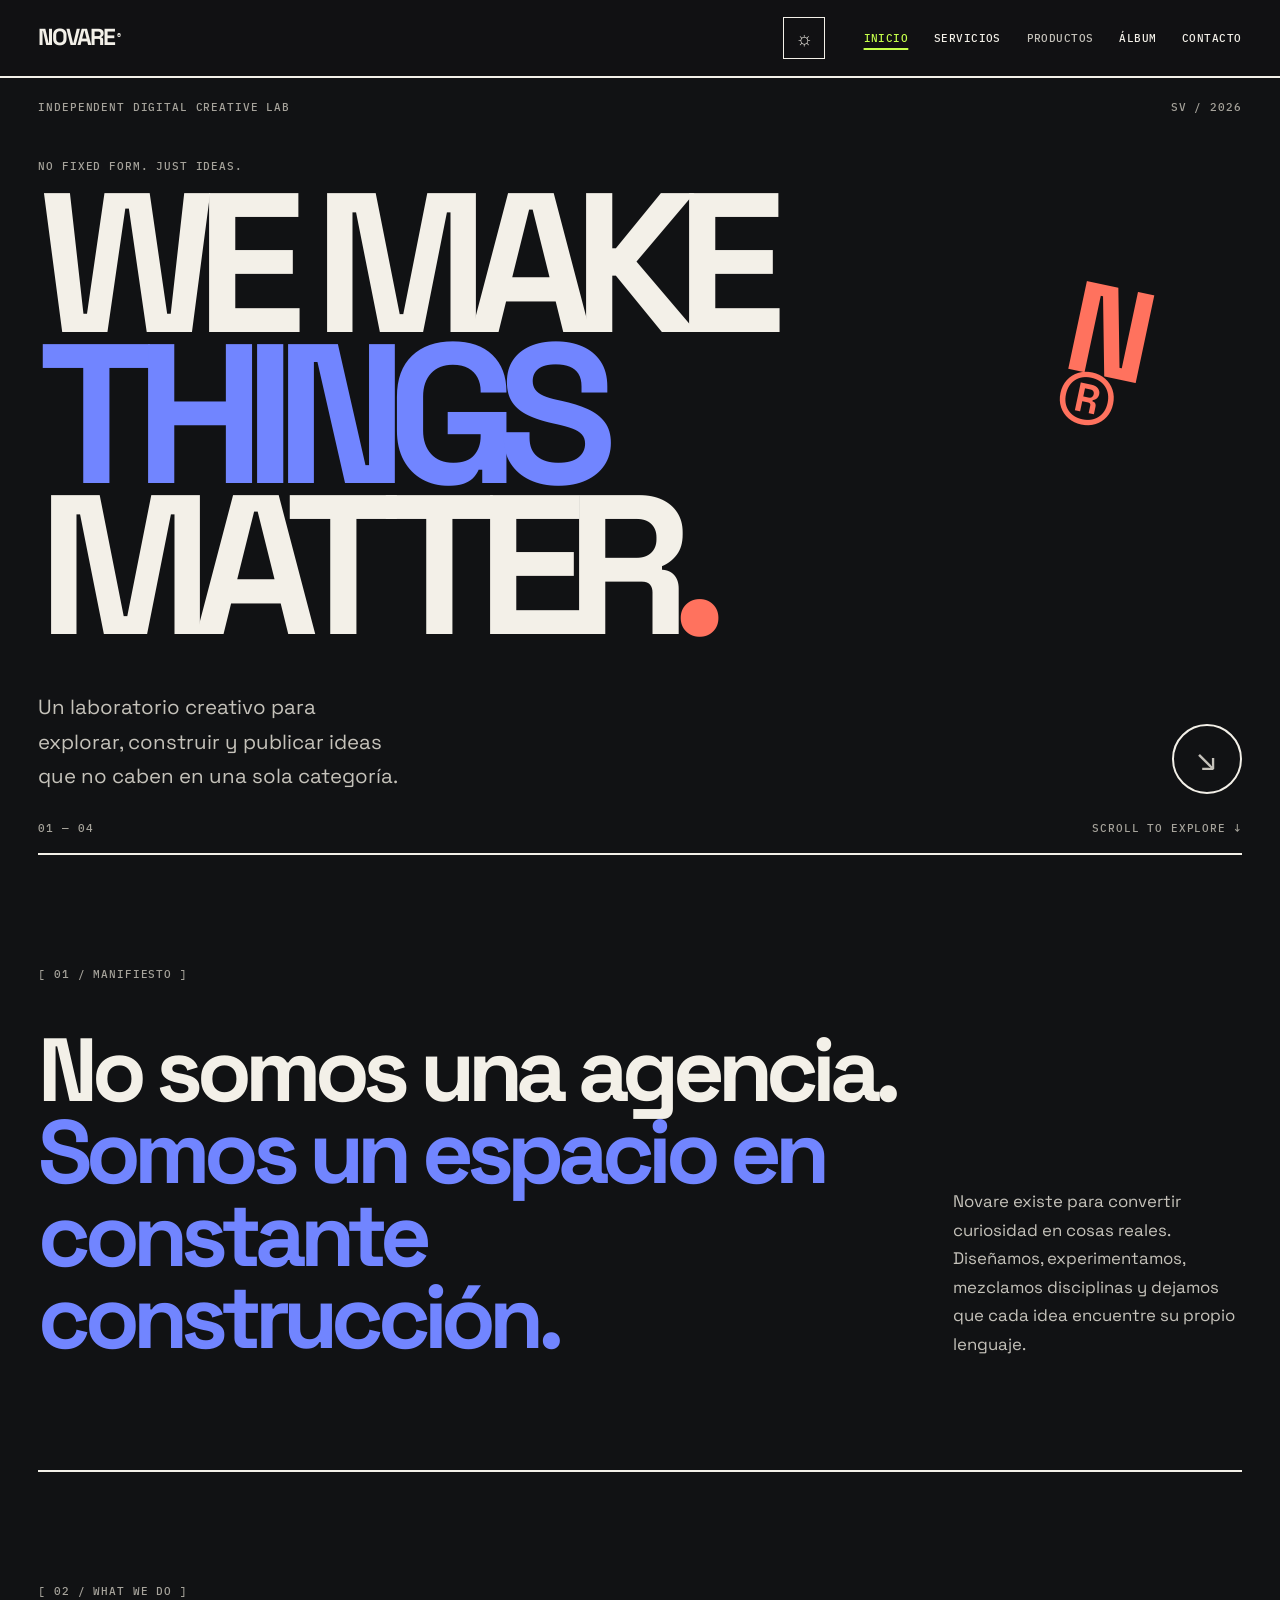
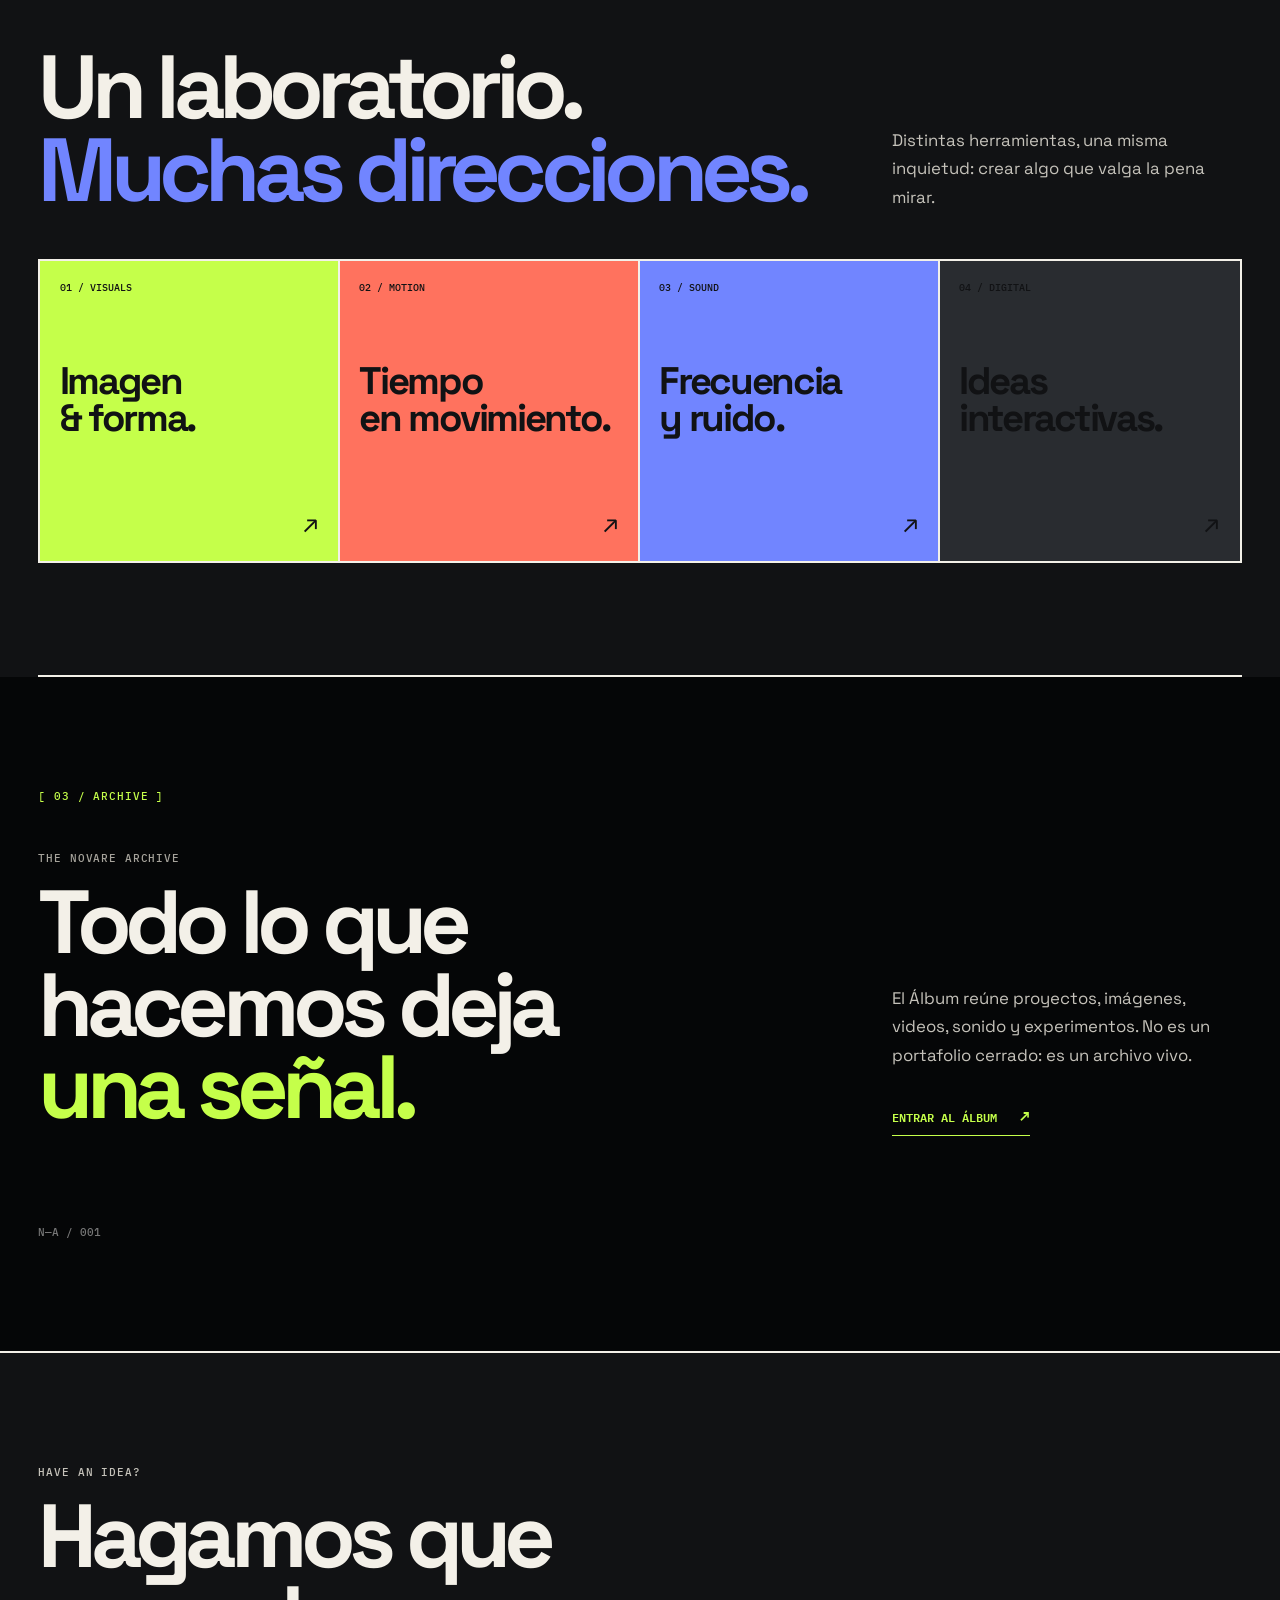
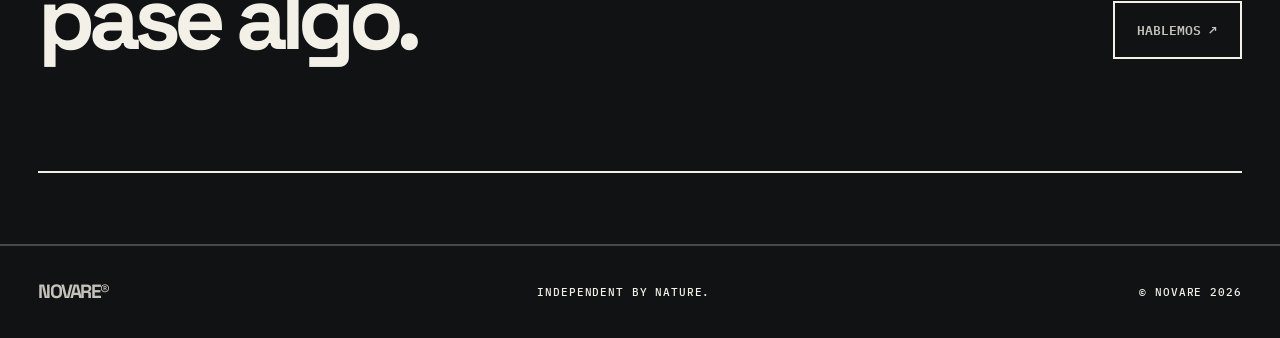
==== commit 1f1cccde: "Polish Novare launch readiness: index.html" ====
--- a/index.html
+++ b/index.html
@@ -6,8 +6,22 @@
 <meta name="description" content="Novare es un laboratorio creativo digital. Ideas, imágenes, movimiento, sonido y experiencias sin una sola forma.">
 <link rel="preconnect" href="https://fonts.googleapis.com"><link rel="preconnect" href="https://fonts.gstatic.com" crossorigin>
 <link href="https://fonts.googleapis.com/css2?family=IBM+Plex+Mono:wght@400;500;600&family=Space+Grotesk:wght@400;500;600;700&display=swap" rel="stylesheet">
-<link rel="stylesheet" href="CSS/style.css?v=20261116-typepass">
+<link rel="stylesheet" href="CSS/style.css?v=20261116-launchpass1">
+
+<meta name="theme-color" content="#111214">
+<meta name="color-scheme" content="dark light">
+<link rel="icon" type="image/svg+xml" href="ASSETS/images/favicon.svg">
+<link rel="canonical" href="https://novare0.github.io/Novare/">
+<meta property="og:type" content="website">
+<meta property="og:site_name" content="Novare®">
+<meta property="og:title" content="Novare® — Digital Creative Lab">
+<meta property="og:description" content="Novare es un laboratorio creativo digital en El Salvador. Ideas, diseño, imagen, movimiento, sonido y experiencias digitales.">
+<meta property="og:url" content="https://novare0.github.io/Novare/">
+<meta name="twitter:card" content="summary">
+<meta name="twitter:title" content="Novare® — Digital Creative Lab">
+<meta name="twitter:description" content="Novare es un laboratorio creativo digital en El Salvador. Ideas, diseño, imagen, movimiento, sonido y experiencias digitales.">
 </head><body class="home-page">
+<a class="skip-link" href="#main-content">Saltar al contenido</a>
 <header class="site-header">
   <nav class="nav-bar" aria-label="Navegación principal">
     <a href="index.html" class="brand" aria-label="Novare, inicio">NOVARE<span>®</span></a>
@@ -22,7 +36,7 @@
     </ul>
   </nav>
 </header>
-<main>
+<main id="main-content">
 <section class="home-hero">
 <div class="hero-topline"><span>INDEPENDENT DIGITAL CREATIVE LAB</span><span>SV / 2026</span></div>
 <div class="hero-main"><p class="eyebrow">NO FIXED FORM. JUST IDEAS.</p><h1>WE MAKE<br><span>THINGS</span><br>MATTER<span class="hero-period">.</span></h1>
@@ -35,4 +49,4 @@
 <section class="album-teaser section-pad"><div class="section-kicker">[ 03 / ARCHIVE ]</div><div class="album-teaser-inner"><div><p class="eyebrow">THE NOVARE ARCHIVE</p><h2>Todo lo que<br>hacemos deja<br><span>una señal.</span></h2></div><div class="album-teaser-side"><p>El Álbum reúne proyectos, imágenes, videos, sonido y experimentos. No es un portafolio cerrado: es un archivo vivo.</p><a class="text-link" href="album.html">ENTRAR AL ÁLBUM <span>↗</span></a></div></div><div class="archive-mark">N—A / 001</div></section>
 <section class="contact-strip section-pad"><div><p class="eyebrow">HAVE AN IDEA?</p><h2>Hagamos que<br>pase algo.</h2></div><a class="contact-arrow" href="contacto.html">HABLEMOS ↗</a></section>
 </main><footer class="site-footer"><a class="brand" href="index.html">NOVARE®</a><span>INDEPENDENT BY NATURE.</span><span>© NOVARE 2026</span></footer>
-<script src="JS/main.js?v=20261116-darkalbum2"></script></body></html>+<script src="JS/main.js?v=20261116-launchpass1"></script></body></html>
--- a/CSS/style.css
+++ b/CSS/style.css
@@ -441,3 +441,42 @@
 html[data-theme="light"] .contact-info h3{color:#f3f0e8}
 html[data-theme="light"] .contact-info p,html[data-theme="light"] .contact-info li{color:#d1cbbb}
 html[data-theme="light"] .btn-primary{color:#111214}
+
+
+/* NOVARE CONTACT FORM FEEDBACK */
+.form-honeypot {
+  position: absolute !important;
+  width: 1px !important;
+  height: 1px !important;
+  padding: 0 !important;
+  margin: -1px !important;
+  overflow: hidden !important;
+  clip: rect(0, 0, 0, 0) !important;
+  white-space: nowrap !important;
+  border: 0 !important;
+}
+.contact-form-status {
+  min-height: 1.5em;
+  margin: 0;
+  color: var(--text-secondary);
+  font-size: .9rem;
+  line-height: 1.5;
+}
+.contact-form-status[data-state="success"] { color: #8edb55; }
+.contact-form-status[data-state="error"] { color: #ff8a78; }
+.contact-form button:disabled {
+  opacity: .65;
+  cursor: wait;
+}
+
+
+/* LAUNCH PASS — accessibility, navigation and responsive polish */
+.skip-link{position:fixed;top:12px;left:12px;z-index:1000;padding:.8rem 1rem;background:var(--lime);color:#111214;font:600 .8rem var(--mono);transform:translateY(-160%);transition:transform .18s ease}
+.skip-link:focus{transform:translateY(0);outline:3px solid var(--ink);outline-offset:3px}
+:target{scroll-margin-top:6rem}
+.nav-links a[aria-current="page"]{text-decoration:underline;text-decoration-thickness:2px;text-underline-offset:6px}
+button:disabled{cursor:not-allowed}
+.album-modal[role="dialog"]{overscroll-behavior:contain}
+.album-modal:focus{outline:none}
+.product-card:focus-visible,.category-card:focus-visible{outline:3px solid var(--lime);outline-offset:4px}
+@media(prefers-reduced-motion:reduce){.skip-link{transition:none}}
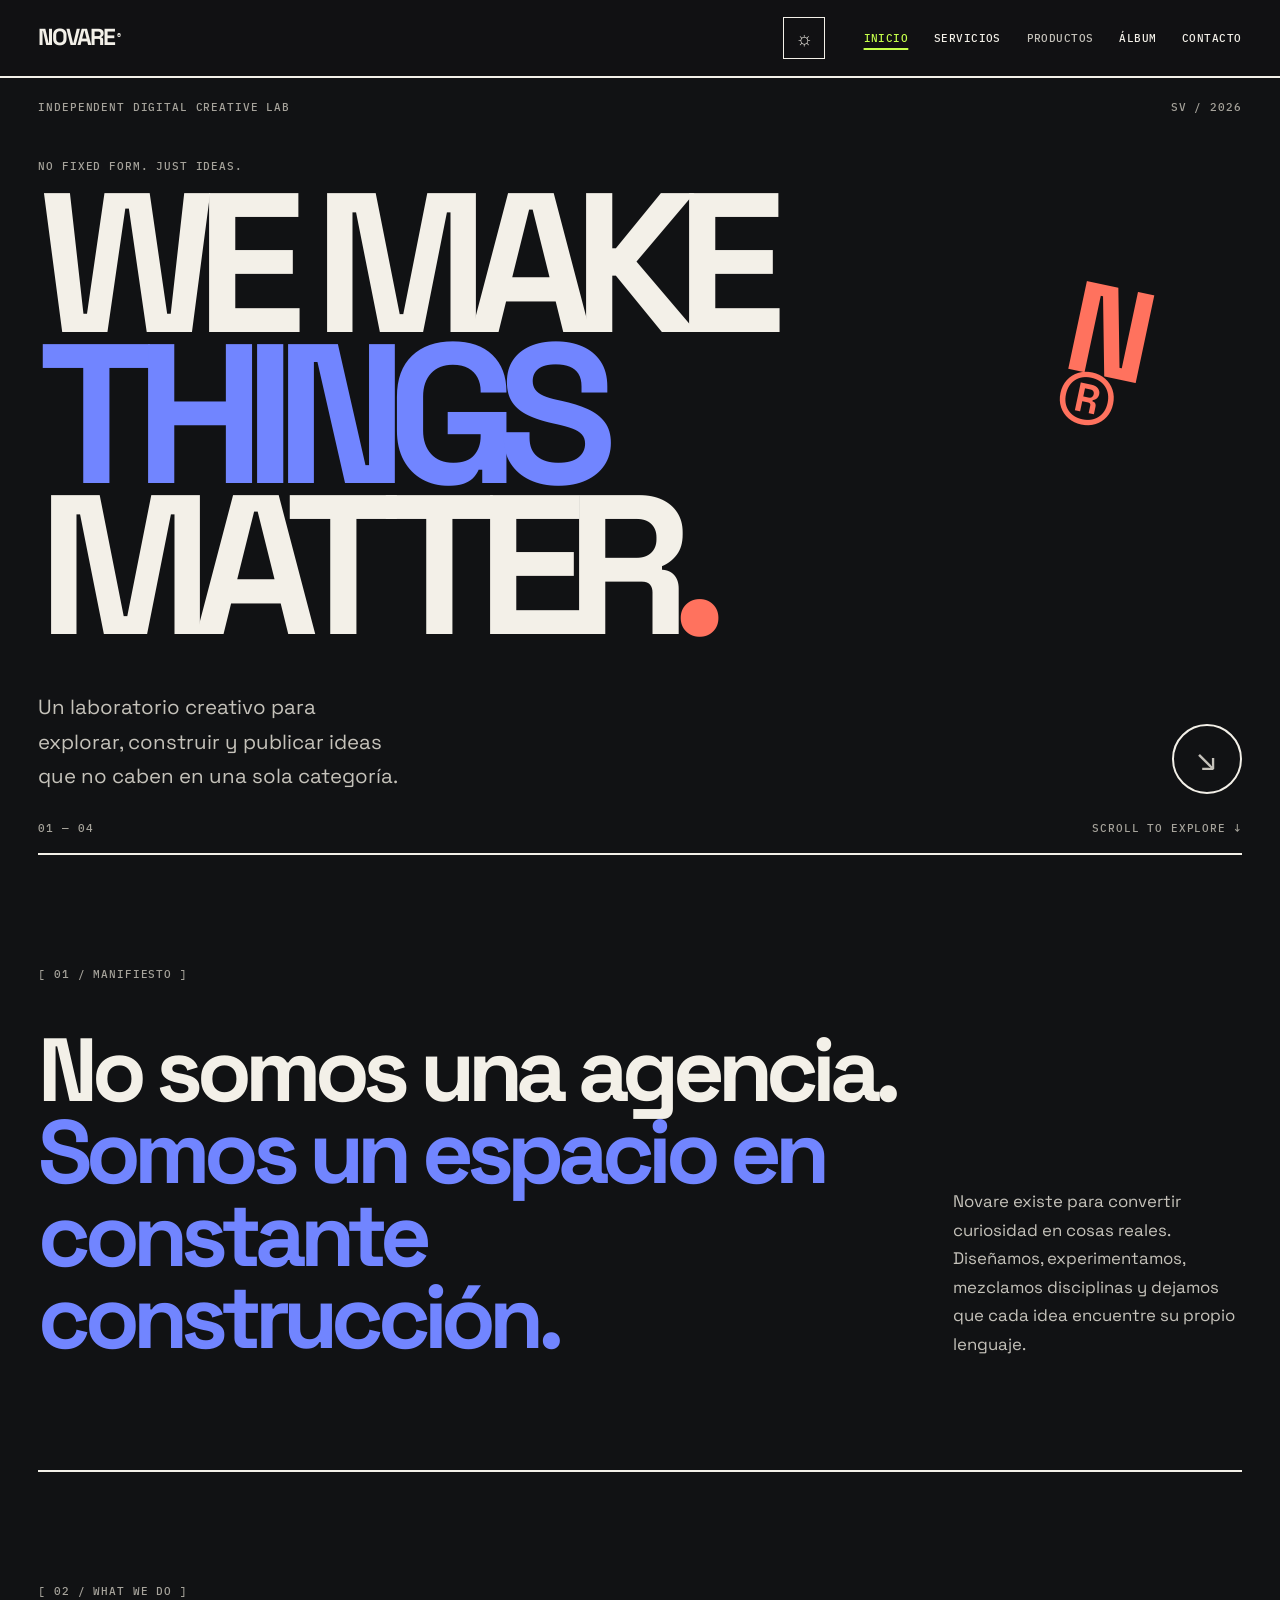
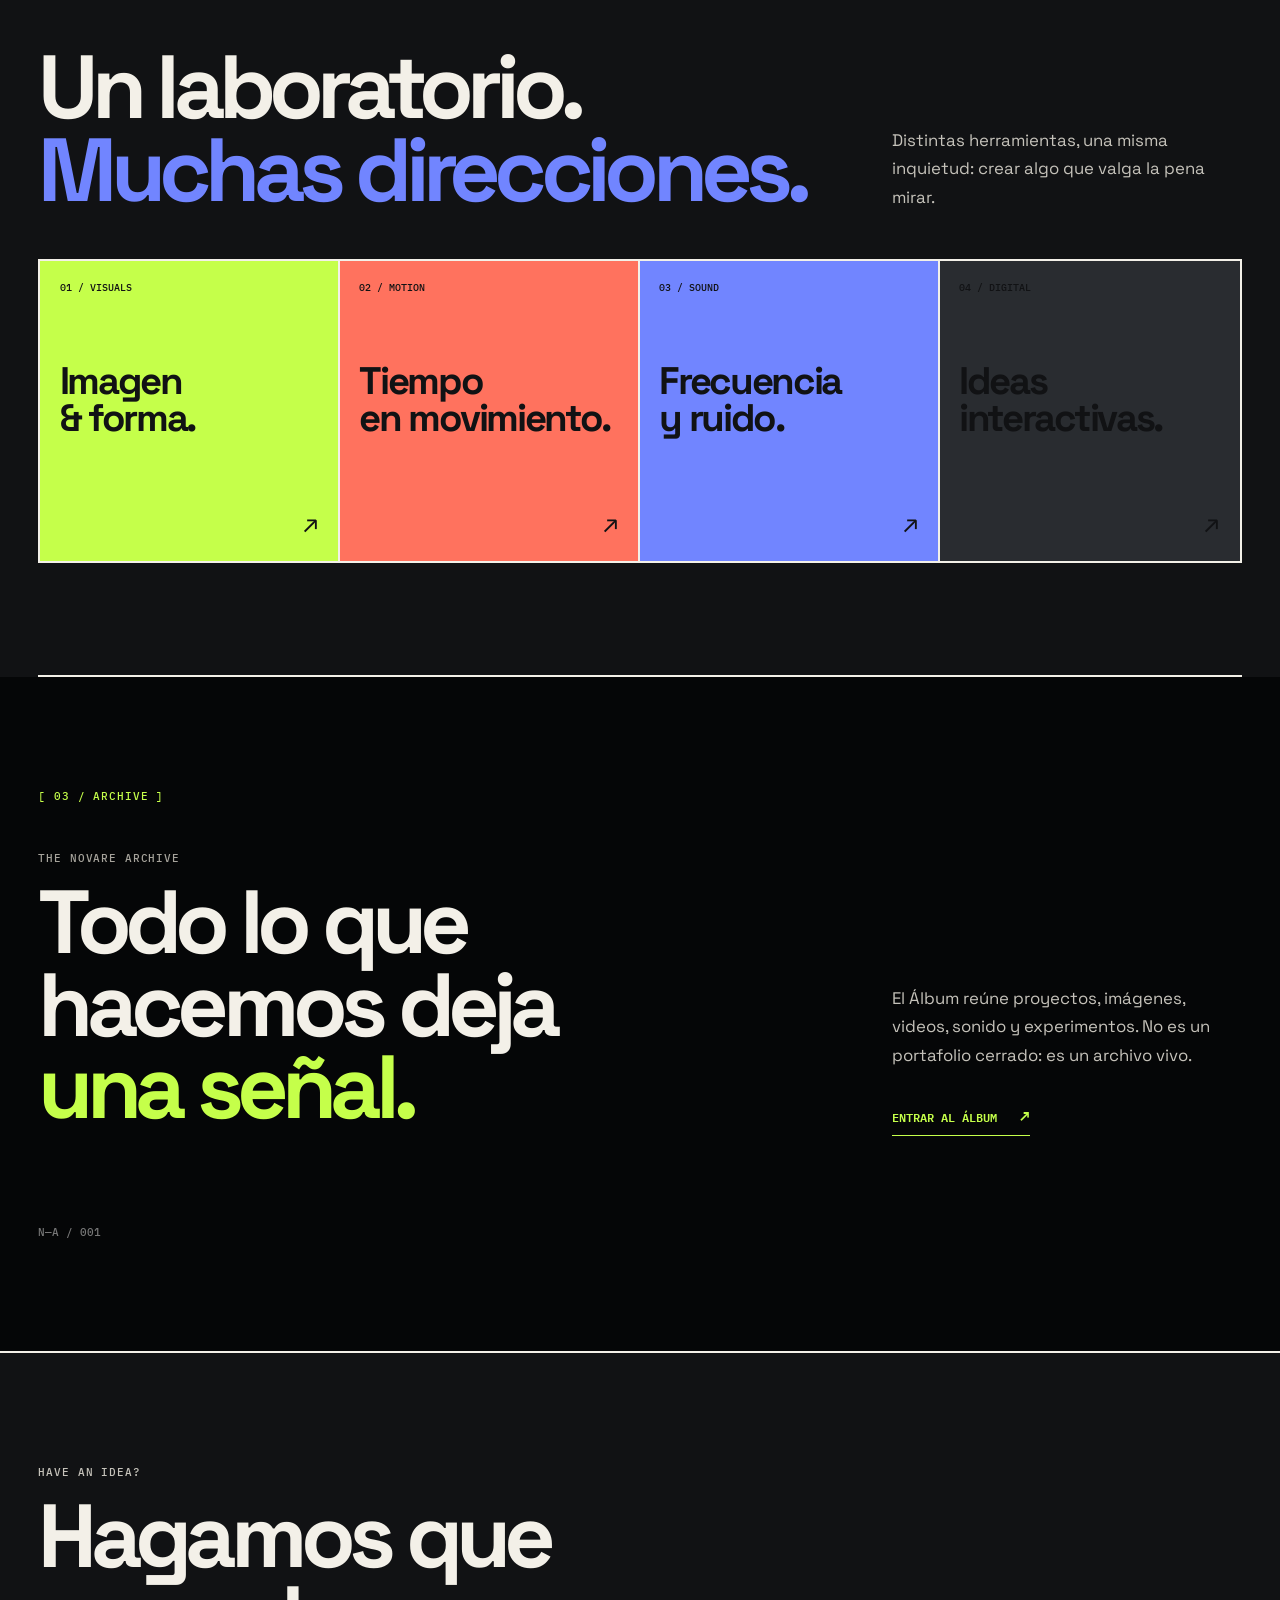
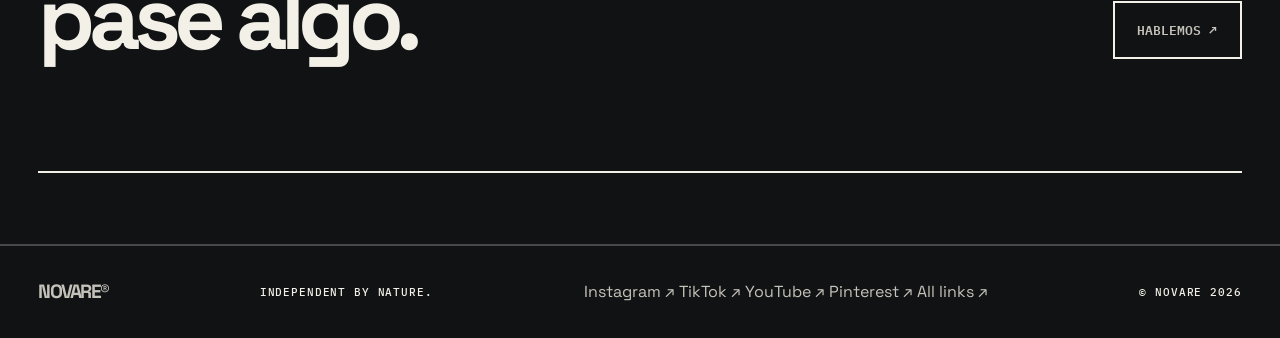
==== commit 93955c33: "Add Novare official social links to footer" ====
--- a/index.html
+++ b/index.html
@@ -48,5 +48,11 @@
 <section class="lab-section section-pad"><div class="section-kicker">[ 02 / WHAT WE DO ]</div><div class="lab-heading"><h2>Un laboratorio.<br><span>Muchas direcciones.</span></h2><p>Distintas herramientas, una misma inquietud: crear algo que valga la pena mirar.</p></div><div class="lab-grid"><a class="lab-tile tile-visuals" href="album.html?category=visuals"><span>01 / VISUALS</span><b>Imagen<br>& forma.</b><i>↗</i></a><a class="lab-tile tile-motion" href="album.html?category=motion"><span>02 / MOTION</span><b>Tiempo<br>en movimiento.</b><i>↗</i></a><a class="lab-tile tile-sound" href="album.html?category=sound"><span>03 / SOUND</span><b>Frecuencia<br>y ruido.</b><i>↗</i></a><a class="lab-tile tile-digital" href="album.html?category=digital"><span>04 / DIGITAL</span><b>Ideas<br>interactivas.</b><i>↗</i></a></div></section>
 <section class="album-teaser section-pad"><div class="section-kicker">[ 03 / ARCHIVE ]</div><div class="album-teaser-inner"><div><p class="eyebrow">THE NOVARE ARCHIVE</p><h2>Todo lo que<br>hacemos deja<br><span>una señal.</span></h2></div><div class="album-teaser-side"><p>El Álbum reúne proyectos, imágenes, videos, sonido y experimentos. No es un portafolio cerrado: es un archivo vivo.</p><a class="text-link" href="album.html">ENTRAR AL ÁLBUM <span>↗</span></a></div></div><div class="archive-mark">N—A / 001</div></section>
 <section class="contact-strip section-pad"><div><p class="eyebrow">HAVE AN IDEA?</p><h2>Hagamos que<br>pase algo.</h2></div><a class="contact-arrow" href="contacto.html">HABLEMOS ↗</a></section>
-</main><footer class="site-footer"><a class="brand" href="index.html">NOVARE®</a><span>INDEPENDENT BY NATURE.</span><span>© NOVARE 2026</span></footer>
+</main><footer class="site-footer"><a class="brand" href="index.html">NOVARE®</a><span>INDEPENDENT BY NATURE.</span><div class="footer-socials" aria-label="Redes sociales de Novare">
+<a href="https://www.instagram.com/novare_studio0" target="_blank" rel="noopener noreferrer">Instagram ↗</a>
+<a href="https://www.tiktok.com/@novare_studio0" target="_blank" rel="noopener noreferrer">TikTok ↗</a>
+<a href="https://www.youtube.com/@Novare_0" target="_blank" rel="noopener noreferrer">YouTube ↗</a>
+<a href="https://pin.it/5q4Rw7LYK" target="_blank" rel="noopener noreferrer">Pinterest ↗</a>
+<a href="https://linktr.ee/Novare0" target="_blank" rel="noopener noreferrer">All links ↗</a>
+</div><span>© NOVARE 2026</span></footer>
 <script src="JS/main.js?v=20261116-launchpass1"></script></body></html>
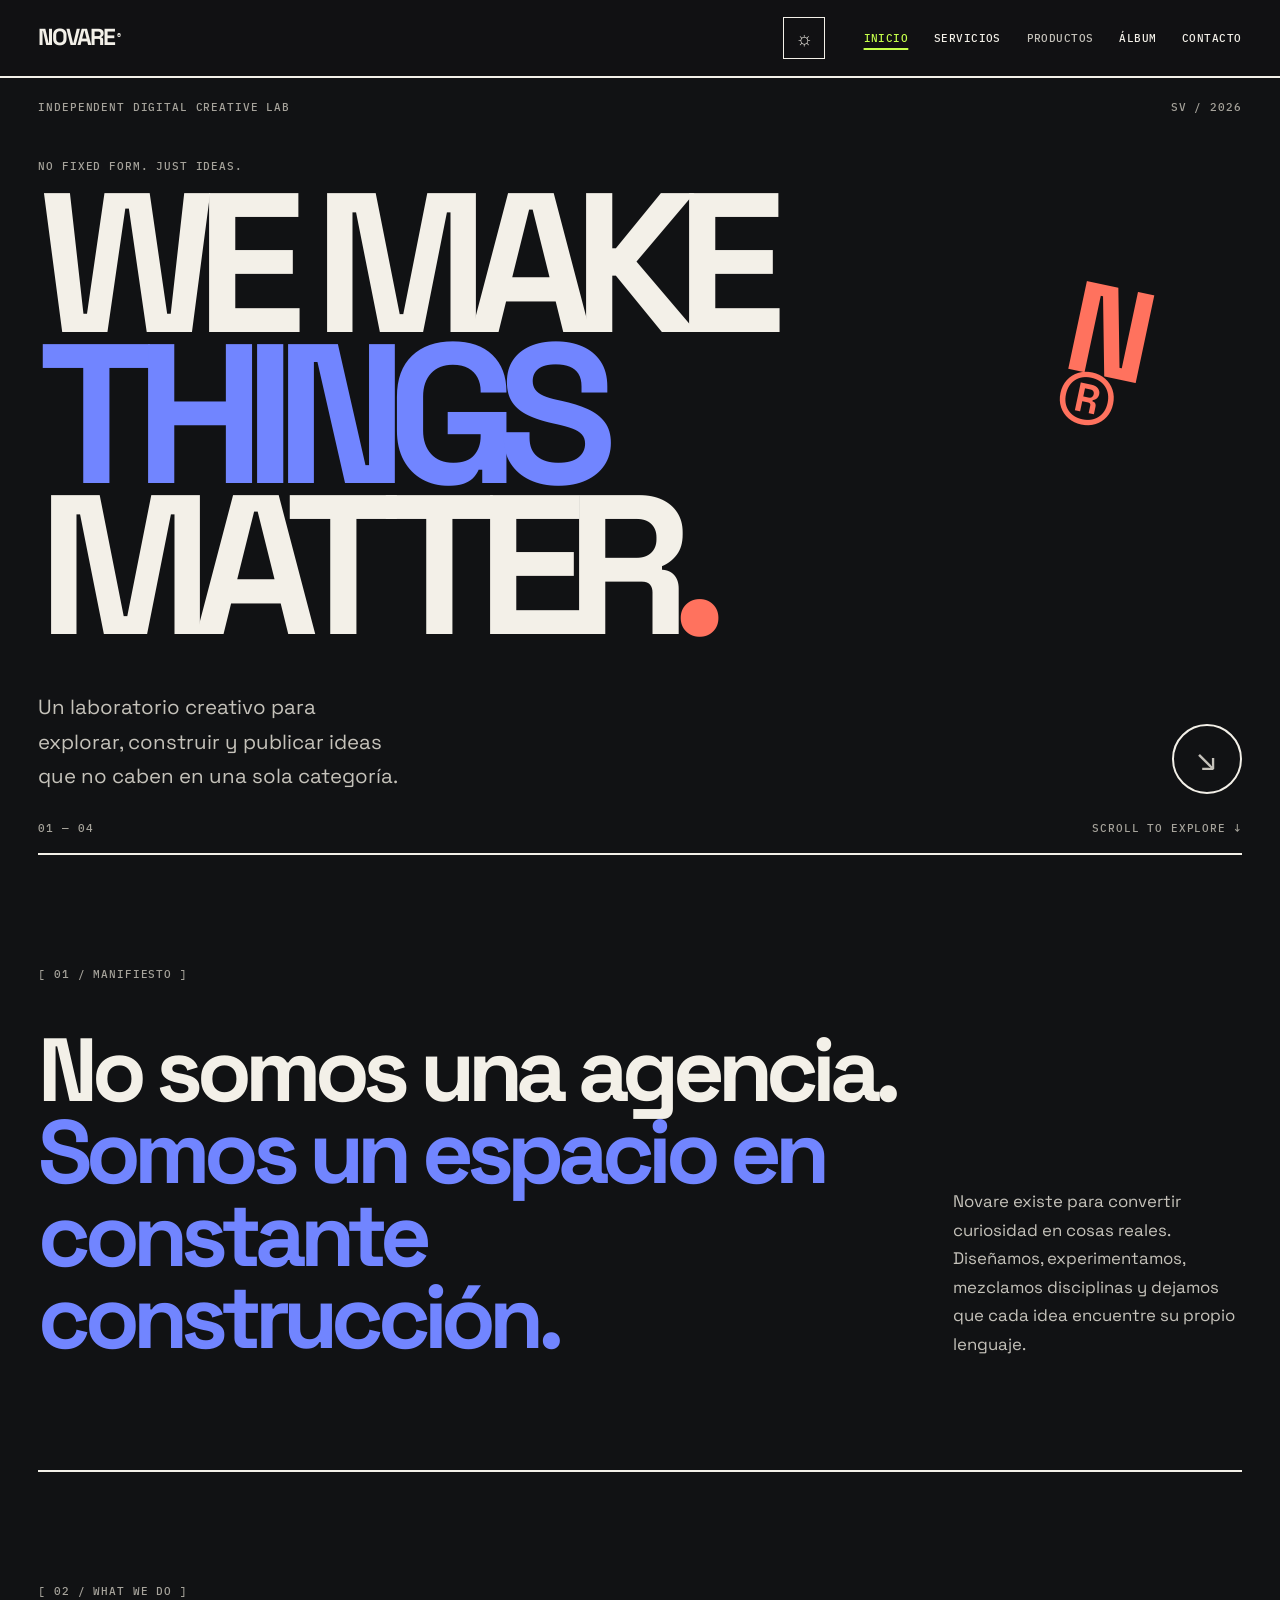
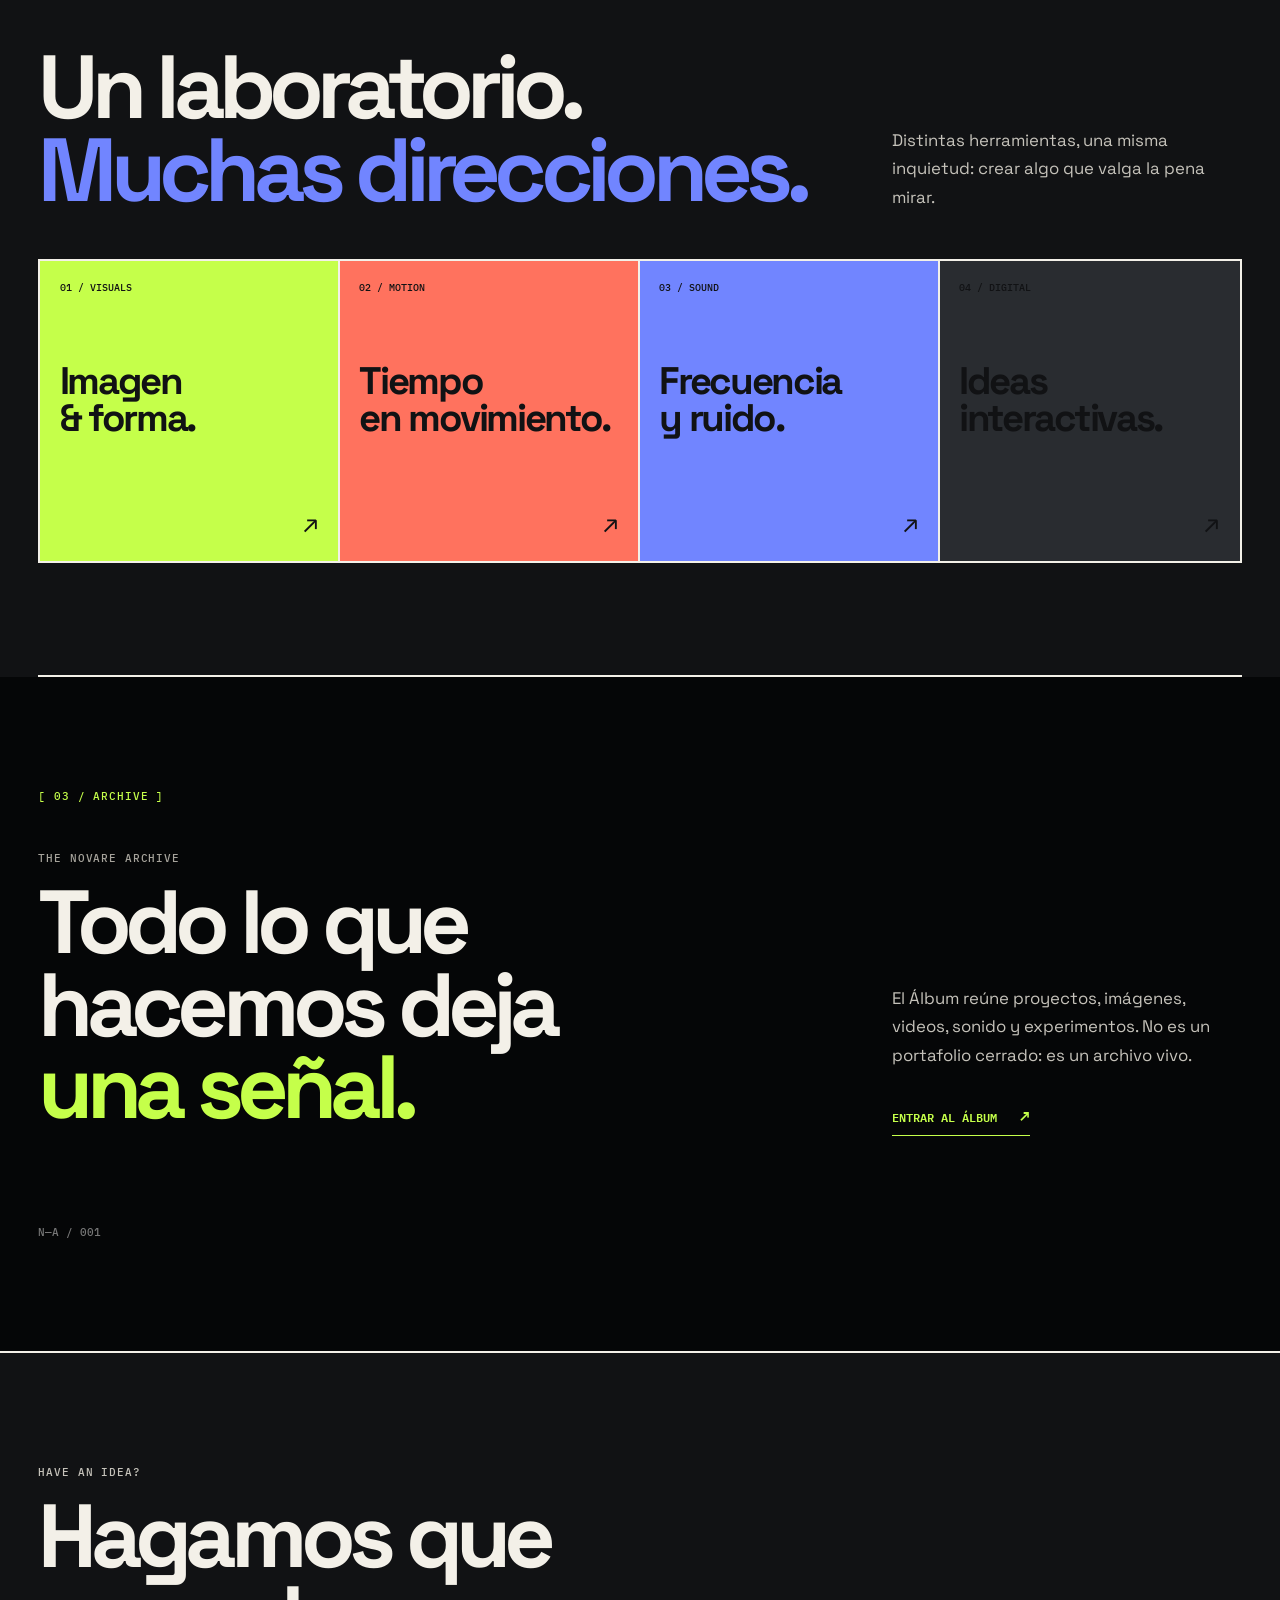
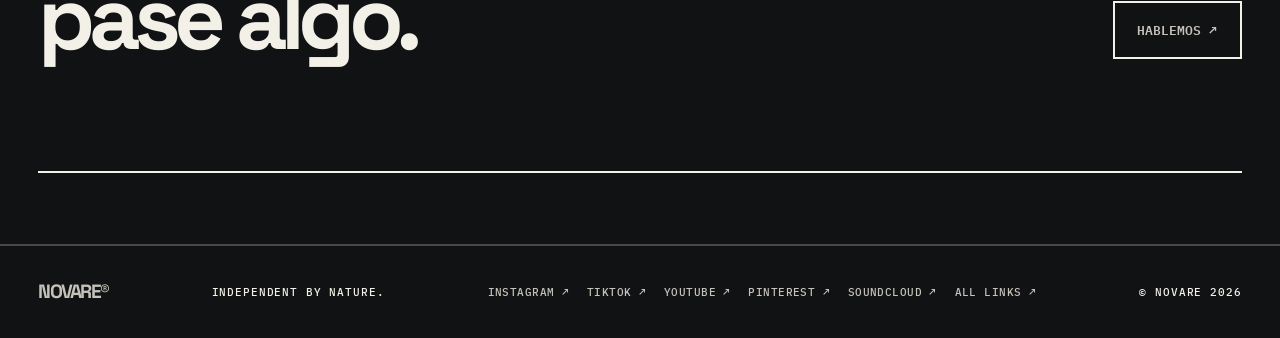
==== commit 1713cc97: "Update Pinterest and add SoundCloud social link" ====
--- a/index.html
+++ b/index.html
@@ -52,7 +52,8 @@
 <a href="https://www.instagram.com/novare_studio0" target="_blank" rel="noopener noreferrer">Instagram ↗</a>
 <a href="https://www.tiktok.com/@novare_studio0" target="_blank" rel="noopener noreferrer">TikTok ↗</a>
 <a href="https://www.youtube.com/@Novare_0" target="_blank" rel="noopener noreferrer">YouTube ↗</a>
-<a href="https://pin.it/5q4Rw7LYK" target="_blank" rel="noopener noreferrer">Pinterest ↗</a>
+<a href="https://pin.it/1lo2LGH7S" target="_blank" rel="noopener noreferrer">Pinterest ↗</a>
+<a href="https://on.soundcloud.com/DrmsslI9PrEXvVxZrE" target="_blank" rel="noopener noreferrer">SoundCloud ↗</a>
 <a href="https://linktr.ee/Novare0" target="_blank" rel="noopener noreferrer">All links ↗</a>
 </div><span>© NOVARE 2026</span></footer>
 <script src="JS/main.js?v=20261116-launchpass1"></script></body></html>
--- a/CSS/style.css
+++ b/CSS/style.css
@@ -480,3 +480,11 @@
 .album-modal:focus{outline:none}
 .product-card:focus-visible,.category-card:focus-visible{outline:3px solid var(--lime);outline-offset:4px}
 @media(prefers-reduced-motion:reduce){.skip-link{transition:none}}
+
+
+/* Official social destinations */
+.footer-socials{display:flex;flex-wrap:wrap;align-items:center;gap:.65rem 1.1rem}
+.footer-socials a{font:500 .67rem var(--mono);letter-spacing:.04em;text-transform:uppercase;color:var(--text-secondary);text-decoration:none;transition:color .18s ease,transform .18s ease}
+.footer-socials a:hover,.footer-socials a:focus-visible{color:var(--lime);text-decoration:underline;text-underline-offset:4px}
+.footer-socials a:focus-visible{outline:2px solid var(--lime);outline-offset:4px}
+@media(max-width:640px){.footer-socials{gap:.8rem 1rem}}
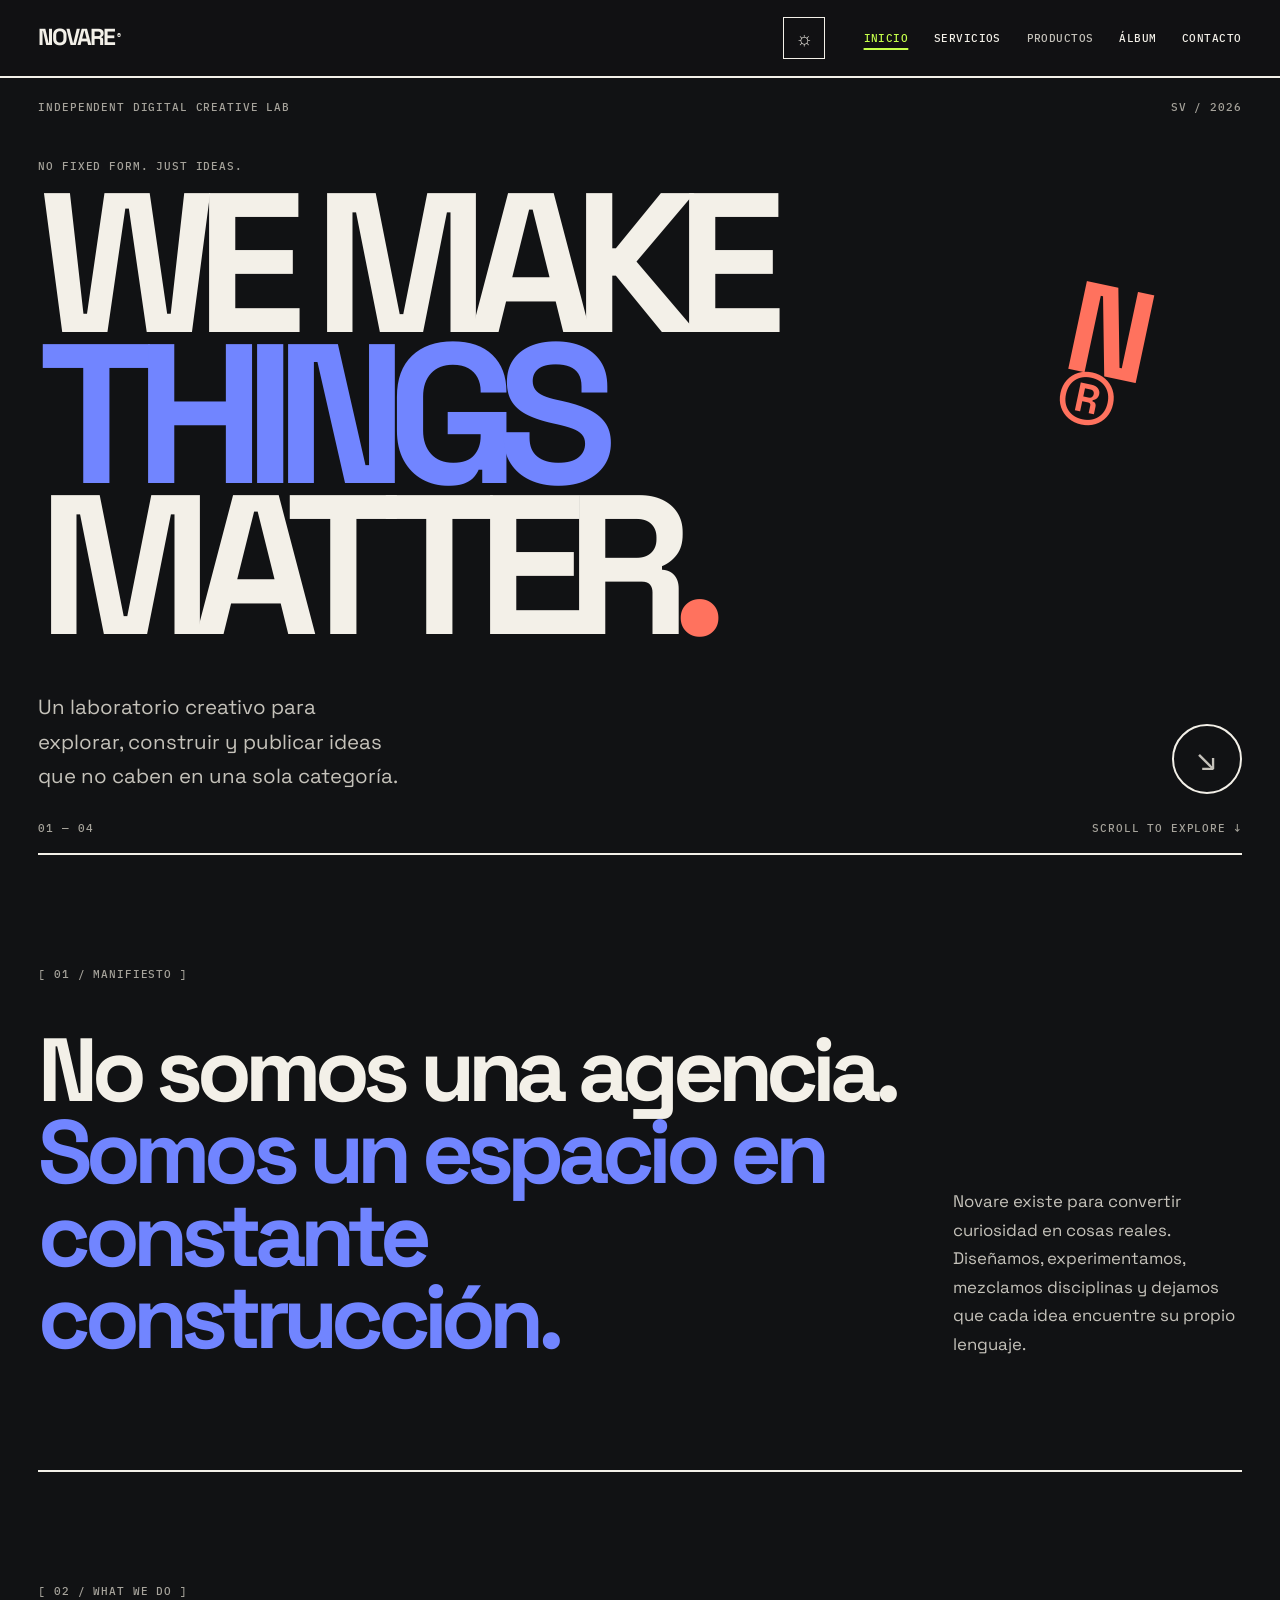
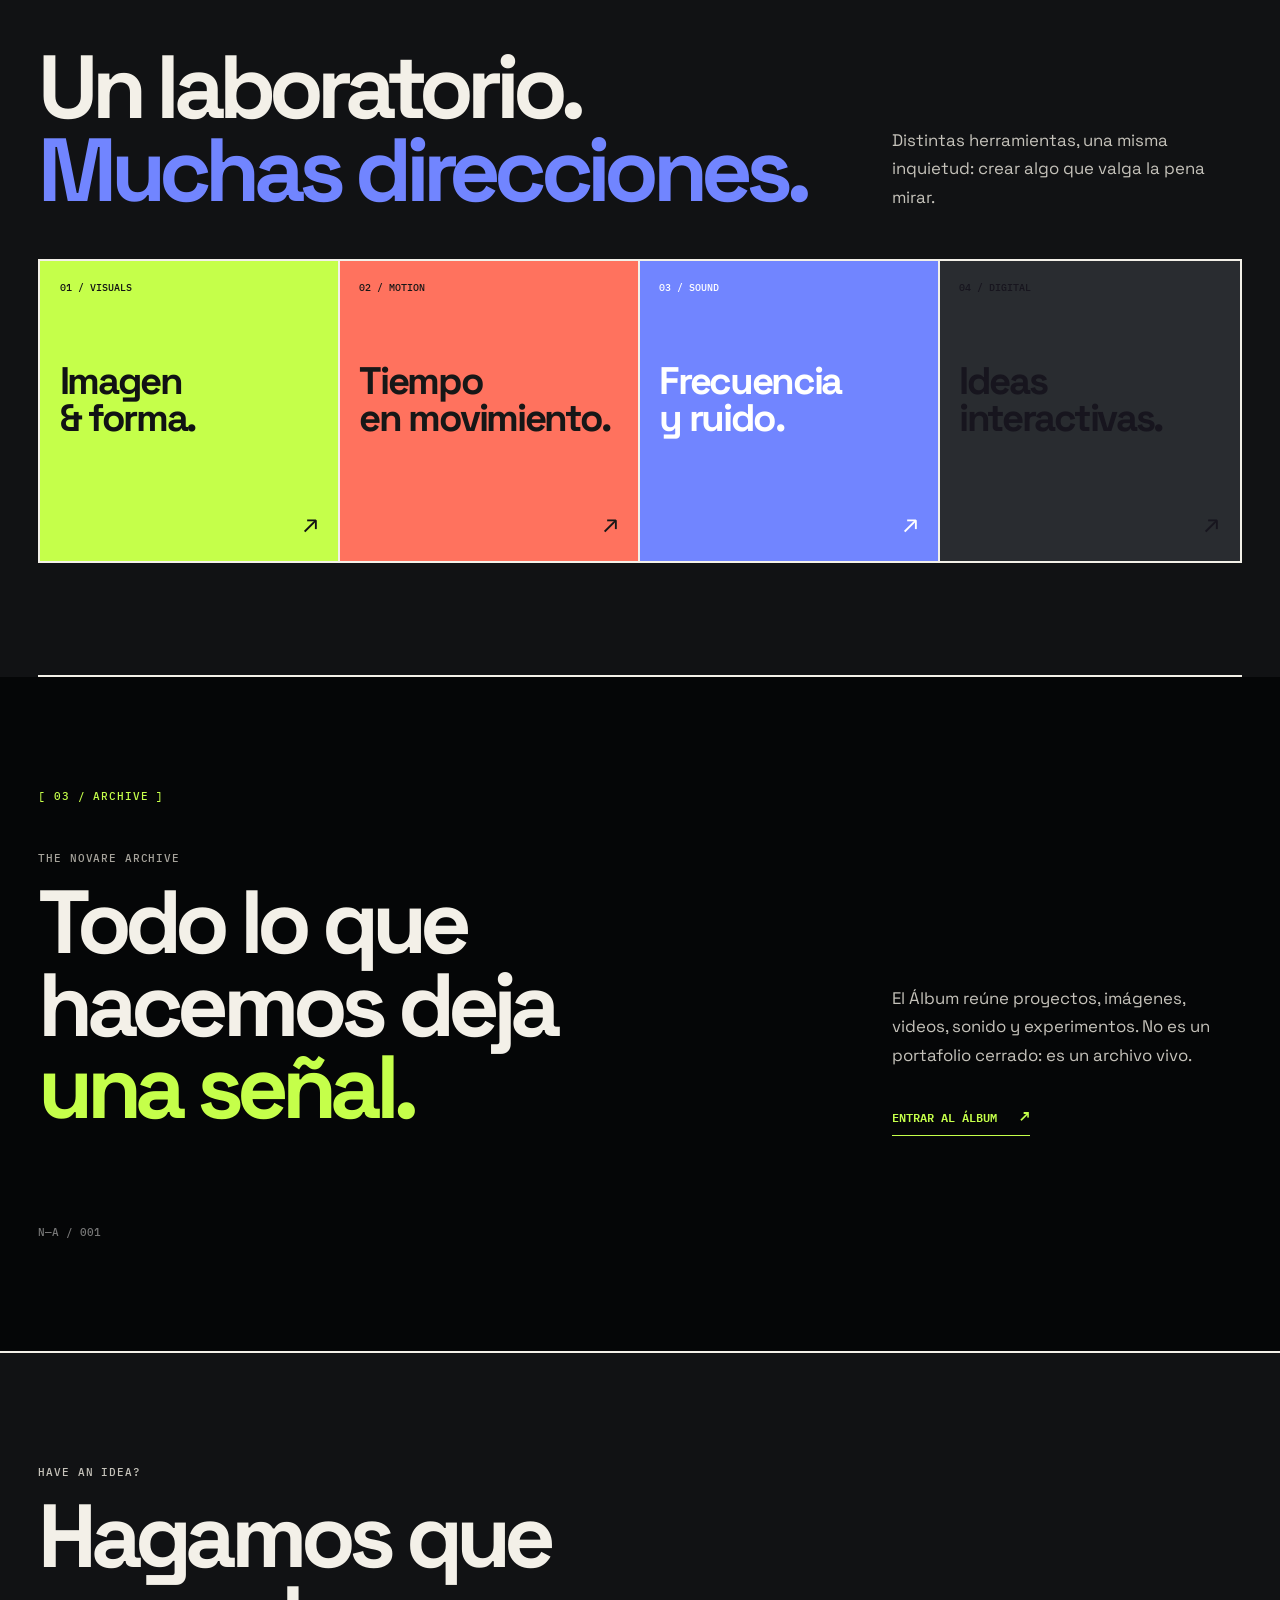
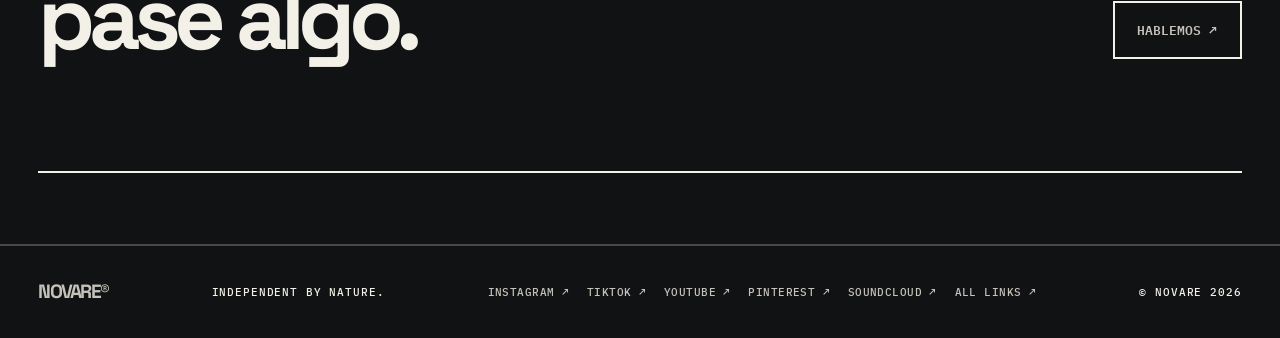
==== commit 5bbb8edd: "Refresh CSS cache after theme contrast fix" ====
--- a/index.html
+++ b/index.html
@@ -6,7 +6,7 @@
 <meta name="description" content="Novare es un laboratorio creativo digital. Ideas, imágenes, movimiento, sonido y experiencias sin una sola forma.">
 <link rel="preconnect" href="https://fonts.googleapis.com"><link rel="preconnect" href="https://fonts.gstatic.com" crossorigin>
 <link href="https://fonts.googleapis.com/css2?family=IBM+Plex+Mono:wght@400;500;600&family=Space+Grotesk:wght@400;500;600;700&display=swap" rel="stylesheet">
-<link rel="stylesheet" href="CSS/style.css?v=20261116-launchpass1">
+<link rel="stylesheet" href="CSS/style.css?v=20261117-contrastfix1">
 
 <meta name="theme-color" content="#111214">
 <meta name="color-scheme" content="dark light">
@@ -56,4 +56,4 @@
 <a href="https://on.soundcloud.com/DrmsslI9PrEXvVxZrE" target="_blank" rel="noopener noreferrer">SoundCloud ↗</a>
 <a href="https://linktr.ee/Novare0" target="_blank" rel="noopener noreferrer">All links ↗</a>
 </div><span>© NOVARE 2026</span></footer>
-<script src="JS/main.js?v=20261116-launchpass1"></script></body></html>+<script src="JS/main.js?v=20261117-contrastfix1"></script></body></html>
--- a/CSS/style.css
+++ b/CSS/style.css
@@ -3,9 +3,9 @@
 */
 @import url('https://fonts.googleapis.com/css2?family=IBM+Plex+Mono:wght@400;500;600;700&family=Space+Grotesk:wght@400;500;600;700&display=swap');
 :root{
-  --ink:#171717;--paper:#f2ebdd;--paper-2:#e8dfce;--lime:#b8f34a;
+  --ink:#171717;--paper:#f2ebdd;--paper-2:#e8dfce;--lime:#b8f34a;--lime-ink:#111214;
   --coral:#ff6347;--blue:#465bff;--violet:#c8b8ff;--concrete:#c9c4b8;
-  --muted:#625f58;--line:rgba(23,23,23,.28);
+  --muted:#625f58;--line:rgba(23,23,23,.28);--status-success:#4f7f1d;
   --display:'Space Grotesk',Arial,sans-serif;--mono:'IBM Plex Mono',monospace;
 }
 *{box-sizing:border-box;margin:0;padding:0}
@@ -290,9 +290,9 @@
 /* NOVARE DARK MODE — default identity */
 :root{
  color-scheme:dark;
- --ink:#f3f0e8;--paper:#111214;--paper-2:#1b1d20;--lime:#c5ff4a;
+ --ink:#f3f0e8;--paper:#111214;--paper-2:#1b1d20;--lime:#c5ff4a;--lime-ink:#111214;
  --coral:#ff725e;--blue:#7185ff;--violet:#c8b8ff;--concrete:#292c30;
- --muted:#a6a39b;--line:rgba(243,240,232,.24);
+ --muted:#a6a39b;--line:rgba(243,240,232,.24);--status-success:#a8e65c;
 }
 body{background:var(--paper);color:var(--ink)}
 .site-header{background:rgba(17,18,20,.94);backdrop-filter:blur(14px);border-color:var(--ink)}
@@ -314,7 +314,7 @@
 .album-modal{background:rgba(5,6,8,.97)}
 .category-card{border-color:#111214}
 .category-all{background:#f3f0e8;color:#111214}
-.category-visuals{background:#c5ff4a;color:#111214}
+.category-visuals{background:var(--lime);color:#111214}
 .category-motion{background:#ff725e;color:#111214}
 .category-sound{background:#7185ff;color:#fff}
 .category-digital{background:#c8b8ff;color:#17151e}
@@ -357,7 +357,7 @@
 .album-category-intro h2 span{color:var(--category-accent)}
 .album-category-intro p{max-width:450px;margin-top:1.1rem;color:#c4c1b8;font-size:1rem}
 .album-category-mark{text-align:right;line-height:1.5}
-.album-category-intro[data-category="visuals"]{--category-accent:#c5ff4a}
+.album-category-intro[data-category="visuals"]{--category-accent:var(--lime)}
 .album-category-intro[data-category="motion"]{--category-accent:#ff725e}
 .album-category-intro[data-category="sound"]{--category-accent:#8797ff}
 .album-category-intro[data-category="digital"]{--category-accent:#c8b8ff}
@@ -462,7 +462,7 @@
   font-size: .9rem;
   line-height: 1.5;
 }
-.contact-form-status[data-state="success"] { color: #8edb55; }
+.contact-form-status[data-state="success"] { color: var(--status-success); }
 .contact-form-status[data-state="error"] { color: #ff8a78; }
 .contact-form button:disabled {
   opacity: .65;
@@ -488,3 +488,517 @@
 .footer-socials a:hover,.footer-socials a:focus-visible{color:var(--lime);text-decoration:underline;text-underline-offset:4px}
 .footer-socials a:focus-visible{outline:2px solid var(--lime);outline-offset:4px}
 @media(max-width:640px){.footer-socials{gap:.8rem 1rem}}
+
+
+/* PAYMENT / IN-PERSON DELIVERY INFORMATION */
+.payment-policy{max-width:760px;margin:1.25rem 0 0;padding:1rem 1.15rem;border:1px solid var(--lime);border-left:5px solid var(--lime);background:rgba(197,255,74,.06);color:var(--text-secondary);font-size:.9rem}
+.payment-policy strong{color:var(--text-primary)}
+.product-payment-note{margin-top:1rem;padding:.85rem 1rem;border-left:3px solid var(--lime);background:rgba(197,255,74,.06);font-size:.88rem;line-height:1.6}
+.product-contact-details li{line-height:1.65}
+
+
+/* ALBUM / EXTERNAL PLATFORM CARDS */
+.album-item-cover--link{
+  display:flex;
+  align-items:stretch;
+  justify-content:stretch;
+  background:#1b1d20;
+}
+.album-link-cover{
+  width:100%;
+  min-height:100%;
+  padding:1.1rem;
+  display:flex;
+  flex-direction:column;
+  justify-content:space-between;
+  color:#f3f0e8;
+  background:linear-gradient(135deg,#1b1d20 0%,#292c30 100%);
+}
+.album-link-cover small{
+  font:600 .62rem var(--mono);
+  letter-spacing:.12em;
+  color:var(--lime);
+}
+.album-link-cover strong{
+  font:700 clamp(1.8rem,4vw,3.3rem) var(--display);
+  line-height:.82;
+  letter-spacing:-.08em;
+  white-space:pre-line;
+}
+.album-link-cover i{
+  align-self:flex-end;
+  color:#ff725e;
+  font-size:1.8rem;
+  font-style:normal;
+}
+.album-link-preview{
+  min-height:280px;
+  padding:1.5rem;
+  display:flex;
+  flex-direction:column;
+  justify-content:space-between;
+  background:#1b1d20;
+  border:1px solid rgba(243,240,232,.2);
+  color:#f3f0e8;
+}
+.album-link-preview span{
+  color:var(--lime);
+  font:600 .68rem var(--mono);
+  letter-spacing:.1em;
+}
+.album-link-preview strong{
+  font:700 clamp(3rem,8vw,6rem) var(--display);
+  line-height:.8;
+  letter-spacing:-.09em;
+  white-space:pre-line;
+}
+.album-external-link{
+  display:inline-flex;
+  width:fit-content;
+  max-width:100%;
+  margin-top:1rem;
+  padding:.9rem 1.1rem;
+  background:var(--lime);
+  color:#111214;
+  font:600 .7rem var(--mono);
+  text-decoration:none;
+  letter-spacing:.04em;
+  transition:transform .2s,background .2s;
+}
+.album-external-link:hover{
+  transform:translate(3px,-3px);
+  background:#ff725e;
+}
+.album-external-link:focus-visible{
+  outline:3px solid #f3f0e8;
+  outline-offset:4px;
+}
+@media(max-width:560px){
+  .album-link-preview{min-height:220px}
+}
+
+
+/* ALBUM / SOUNDCLOUD PLAYER CARDS */
+.album-soundcloud-cover{
+  width:100%;
+  min-height:100%;
+  padding:1.1rem;
+  display:flex;
+  flex-direction:column;
+  justify-content:space-between;
+  gap:1rem;
+  color:#f3f0e8;
+  background:
+    radial-gradient(circle at 82% 22%,rgba(197,255,74,.22),transparent 35%),
+    linear-gradient(135deg,#17191b 0%,#292c30 100%);
+}
+.album-soundcloud-cover small{
+  color:var(--lime);
+  font:600 .62rem var(--mono);
+  letter-spacing:.12em;
+}
+.album-soundcloud-cover strong{
+  max-width:100%;
+  overflow-wrap:anywhere;
+  color:#f3f0e8;
+  font:700 clamp(1.7rem,4vw,3rem) var(--display);
+  line-height:.88;
+  letter-spacing:-.07em;
+}
+.album-soundcloud-cover i{
+  align-self:flex-end;
+  color:var(--lime);
+  font:600 .62rem var(--mono);
+  font-style:normal;
+  letter-spacing:.08em;
+}
+.album-modal-media iframe[src*="w.soundcloud.com/player"]{
+  display:block;
+  width:100%;
+  max-width:100%;
+  border:0;
+  background:#17191b;
+}
+
+
+/* MOBILE FINISHING PASS — touch, viewport and modal ergonomics */
+@media (max-width: 640px) {
+  html {
+    -webkit-text-size-adjust: 100%;
+    text-size-adjust: 100%;
+  }
+
+  body {
+    overflow-x: clip;
+  }
+
+  .site-header .nav-bar {
+    min-height: 68px;
+    gap: 12px;
+  }
+
+  .site-header .menu-toggle,
+  .site-header .theme-toggle {
+    width: 44px;
+    height: 44px;
+    flex-basis: 44px;
+  }
+
+  .site-header .nav-links a {
+    display: flex;
+    align-items: center;
+    min-height: 46px;
+  }
+
+  .hero-main h1 {
+    font-size: clamp(4rem, 18vw, 7rem);
+    overflow-wrap: anywhere;
+  }
+
+  .hero-stamp {
+    right: 5%;
+    top: 31%;
+    font-size: clamp(3.5rem, 15vw, 6rem);
+  }
+
+  .section-heading h1,
+  .section-heading h2 {
+    font-size: clamp(2.5rem, 10.5vw, 4.2rem);
+    overflow-wrap: break-word;
+  }
+
+  .album-intro {
+    min-height: 72svh;
+    padding-bottom: 2rem;
+  }
+
+  .album-intro .eyebrow {
+    margin-top: clamp(2rem, 7vh, 4rem);
+  }
+
+  .album-intro h1 {
+    font-size: clamp(6rem, 22vw, 9rem);
+  }
+
+  .filter-btn,
+  .category-card,
+  .btn,
+  .contact-form button {
+    min-height: 44px;
+  }
+
+  .contact-form input,
+  .contact-form textarea {
+    font-size: 16px;
+  }
+
+  .modal {
+    align-items: flex-start;
+    overflow-y: auto;
+    overscroll-behavior: contain;
+    padding: max(1rem, env(safe-area-inset-top)) 1rem max(1rem, env(safe-area-inset-bottom));
+  }
+
+  .modal-dialog {
+    max-height: calc(100vh - 2rem);
+    max-height: calc(100dvh - 2rem);
+    overflow-y: auto;
+    overscroll-behavior: contain;
+  }
+
+  .album-modal {
+    align-items: flex-start;
+    overflow-y: auto;
+    overscroll-behavior: contain;
+    padding: max(1rem, env(safe-area-inset-top)) 1rem max(1rem, env(safe-area-inset-bottom));
+  }
+
+  .album-modal-content {
+    max-height: none;
+    padding-top: 3rem;
+    gap: 1.25rem;
+  }
+
+  .album-modal-close {
+    position: fixed;
+    top: max(.5rem, env(safe-area-inset-top));
+    right: 1rem;
+    z-index: 2;
+    width: 44px;
+    height: 44px;
+    display: grid;
+    place-items: center;
+    background: rgba(17, 18, 20, .82);
+    font-size: 2.25rem;
+  }
+
+  .album-modal-media img,
+  .album-modal-media video {
+    max-height: 58svh;
+  }
+
+  .footer-socials a {
+    display: inline-flex;
+    align-items: center;
+    min-height: 36px;
+  }
+}
+
+@media (max-width: 380px) {
+  .hero-topline,
+  .hero-index {
+    gap: .5rem;
+    font-size: .55rem;
+  }
+
+  .hero-bottom p {
+    max-width: 29ch;
+  }
+
+  .album-intro h1 {
+    font-size: clamp(5.5rem, 21vw, 7rem);
+  }
+
+  .category-card {
+    padding: .75rem;
+  }
+
+  .category-card strong {
+    font-size: clamp(1.25rem, 7vw, 1.7rem);
+  }
+
+  .product-modal-image {
+    max-height: 42svh;
+  }
+}
+
+@media (prefers-reduced-motion: reduce) {
+  .hero-stamp,
+  .round-link,
+  .lab-tile,
+  .product-card,
+  .album-item {
+    transition: none !important;
+  }
+}
+
+
+/* FINAL COMFORT PASS — theme consistency, album controls and motion */
+.album-modal {
+  overflow: hidden;
+  isolation: isolate;
+}
+
+.album-modal-content {
+  max-height: calc(100vh - 6vw);
+  max-height: calc(100dvh - 6vw);
+  overflow-y: auto;
+  overscroll-behavior: contain;
+  scrollbar-gutter: stable;
+}
+
+.album-modal-close {
+  position: absolute;
+  top: max(1rem, env(safe-area-inset-top));
+  right: max(1rem, env(safe-area-inset-right));
+  z-index: 20;
+  display: grid;
+  place-items: center;
+  width: 48px;
+  height: 48px;
+  border: 1px solid rgba(243,240,232,.38);
+  border-radius: 50%;
+  background: rgba(17,18,20,.94);
+  color: #fff;
+  font-size: 2rem;
+  line-height: 1;
+  box-shadow: 0 4px 18px rgba(0,0,0,.28);
+  cursor: pointer;
+  touch-action: manipulation;
+}
+
+.album-modal-close:hover,
+.album-modal-close:focus-visible {
+  background: var(--lime);
+  color: #111214;
+}
+
+.album-modal-media iframe {
+  display: block;
+  width: 100%;
+  max-width: 100%;
+  border: 0;
+}
+
+.reveal-on-scroll {
+  will-change: opacity, transform;
+}
+
+.reveal-on-scroll.is-visible {
+  will-change: auto;
+}
+
+.album-item,
+.product-card,
+.category-card,
+.filter-btn,
+.btn,
+.theme-toggle,
+.menu-toggle,
+.album-modal-close {
+  -webkit-tap-highlight-color: transparent;
+  touch-action: manipulation;
+}
+
+@media (max-width: 640px) {
+  .album-modal {
+    align-items: stretch;
+    justify-content: flex-start;
+    overflow: hidden;
+    padding: max(.75rem, env(safe-area-inset-top)) .75rem max(.75rem, env(safe-area-inset-bottom));
+  }
+
+  .album-modal-content {
+    width: 100%;
+    max-height: 100%;
+    padding: 4.25rem 0 max(1rem, env(safe-area-inset-bottom));
+    overflow-y: auto;
+    grid-template-columns: minmax(0, 1fr);
+    align-content: start;
+    gap: 1rem;
+  }
+
+  .album-modal-close {
+    position: absolute;
+    top: max(.65rem, env(safe-area-inset-top));
+    right: max(.75rem, env(safe-area-inset-right));
+    z-index: 30;
+    width: 48px;
+    height: 48px;
+  }
+
+  .album-modal-media {
+    min-width: 0;
+    width: 100%;
+  }
+
+  .album-modal-media iframe {
+    min-height: 166px;
+  }
+
+  .album-modal-copy {
+    padding-bottom: 1rem;
+  }
+
+  .album-modal-copy>span {
+    margin-top: 1rem;
+  }
+}
+
+@media (prefers-reduced-motion: no-preference) {
+  .category-card,
+  .lab-tile,
+  .service-grid .card,
+  .album-item,
+  .product-card,
+  .round-link {
+    transition-duration: .22s;
+  }
+
+  .album-modal-close {
+    transition: background-color .18s ease, color .18s ease, transform .18s ease;
+  }
+
+  .album-modal-close:active {
+    transform: scale(.94);
+  }
+}
+
+@media (prefers-reduced-motion: reduce) {
+  .reveal-on-scroll {
+    will-change: auto;
+  }
+
+  .album-modal-close,
+  .album-item,
+  .product-card,
+  .category-card,
+  .lab-tile,
+  .service-grid .card {
+    transition: none !important;
+    animation: none !important;
+  }
+}
+
+
+/* CONTRAST REPAIR — every accent surface gets its own readable foreground */
+.tile-visuals,
+.category-visuals,
+.products-page-cta,
+.service-grid .card:nth-child(1),
+.btn-primary,
+.filter-btn.active,
+.filter-btn:hover,
+.album-item-cover:after,
+.theme-toggle:hover,
+.round-link:hover,
+.contact-arrow:hover,
+.skip-link {
+  color: var(--lime-ink, #111214);
+}
+
+.tile-visuals *,
+.category-visuals *,
+.products-page-cta *,
+.service-grid .card:nth-child(1) *,
+.filter-btn.active *,
+.filter-btn:hover *,
+.album-item-cover:after * {
+  color: inherit;
+}
+
+/* The digital tile uses a dark concrete surface, not the lime foreground. */
+.tile-digital {
+  color: var(--ink);
+}
+.tile-digital * {
+  color: inherit;
+}
+
+/* Keep foreground contrast paired with each category's actual background. */
+.tile-motion,
+.category-motion {
+  color: #171717;
+}
+.tile-motion *,
+.category-motion * {
+  color: inherit;
+}
+.tile-sound,
+.category-sound {
+  color: #fff;
+}
+.tile-sound *,
+.category-sound * {
+  color: inherit;
+}
+.tile-digital,
+.category-digital {
+  color: #17151e;
+}
+.tile-digital *,
+.category-digital * {
+  color: inherit;
+}
+.category-all {
+  color: var(--paper);
+}
+.category-all * {
+  color: inherit;
+}
+
+/* Active filter controls must remain readable in both themes. */
+.products-section .filter-btn.active,
+.products-section .filter-btn:hover {
+  color: var(--lime-ink, #111214);
+}
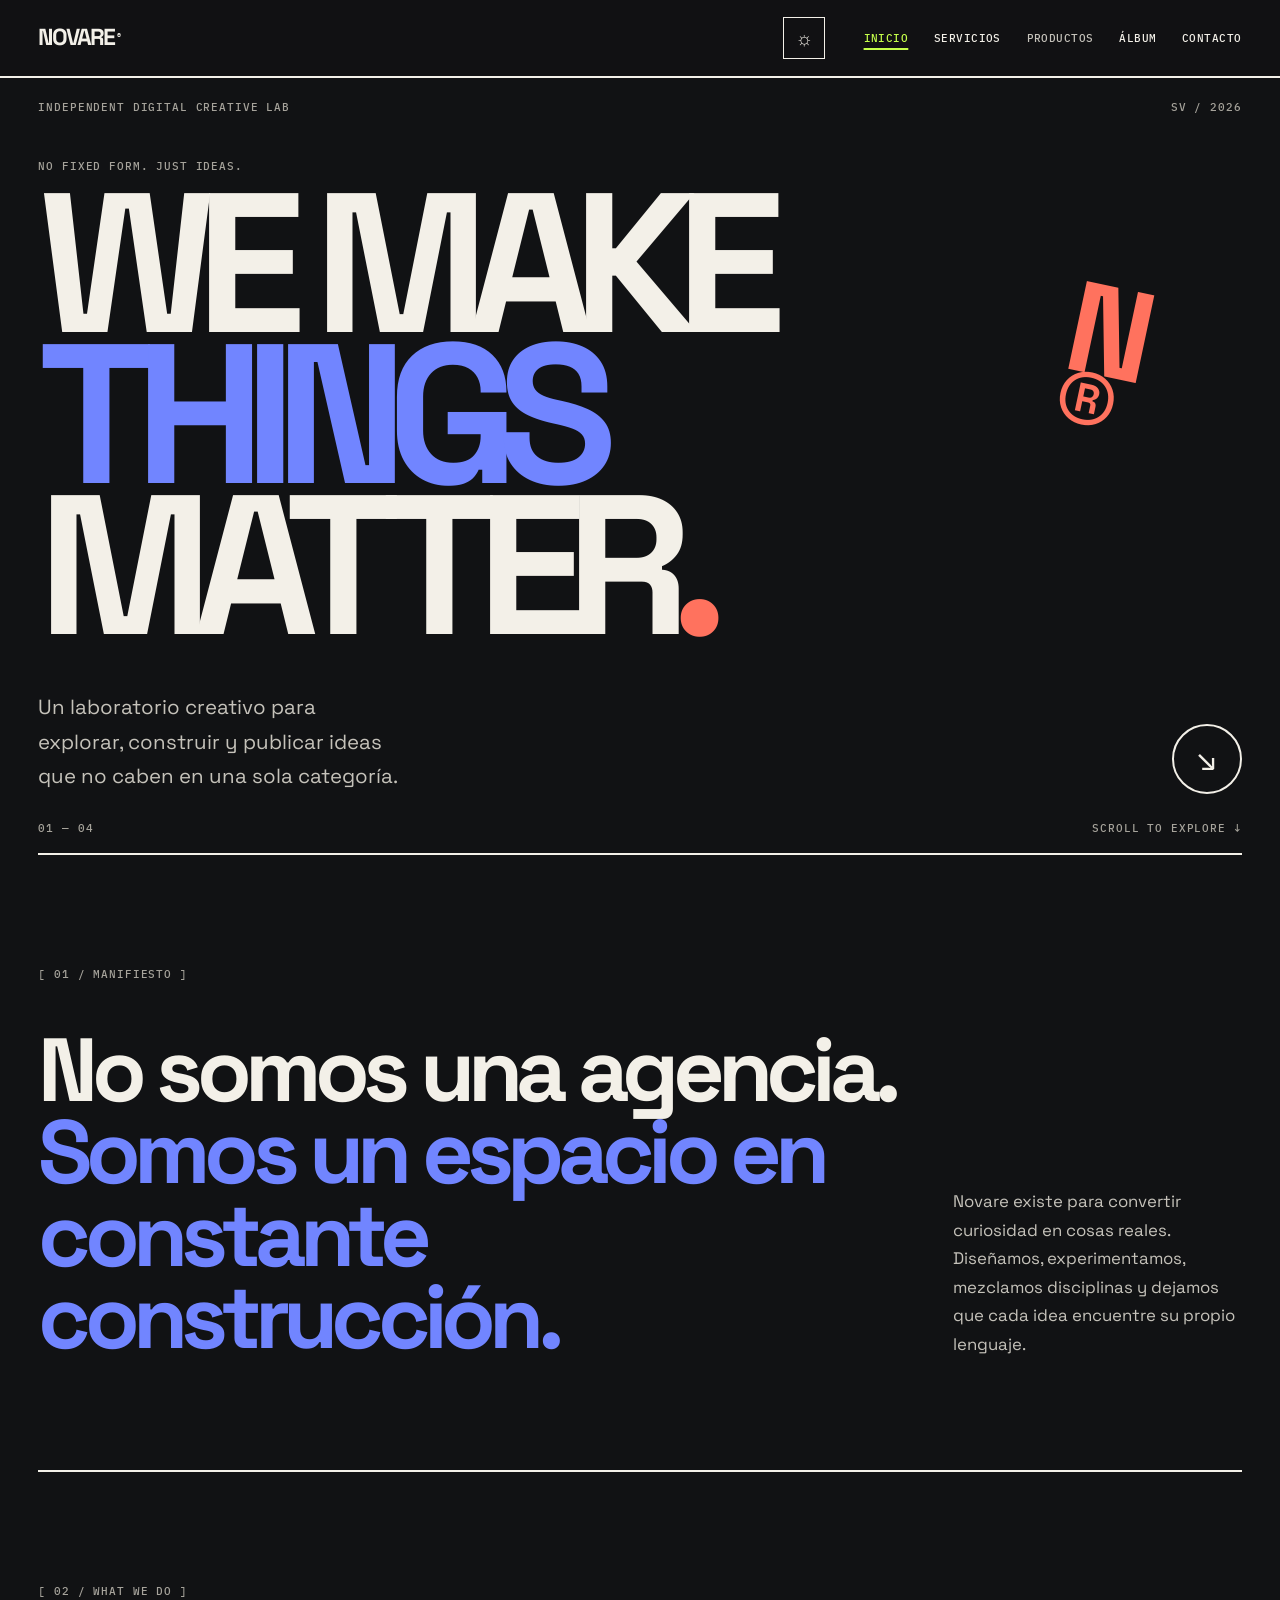
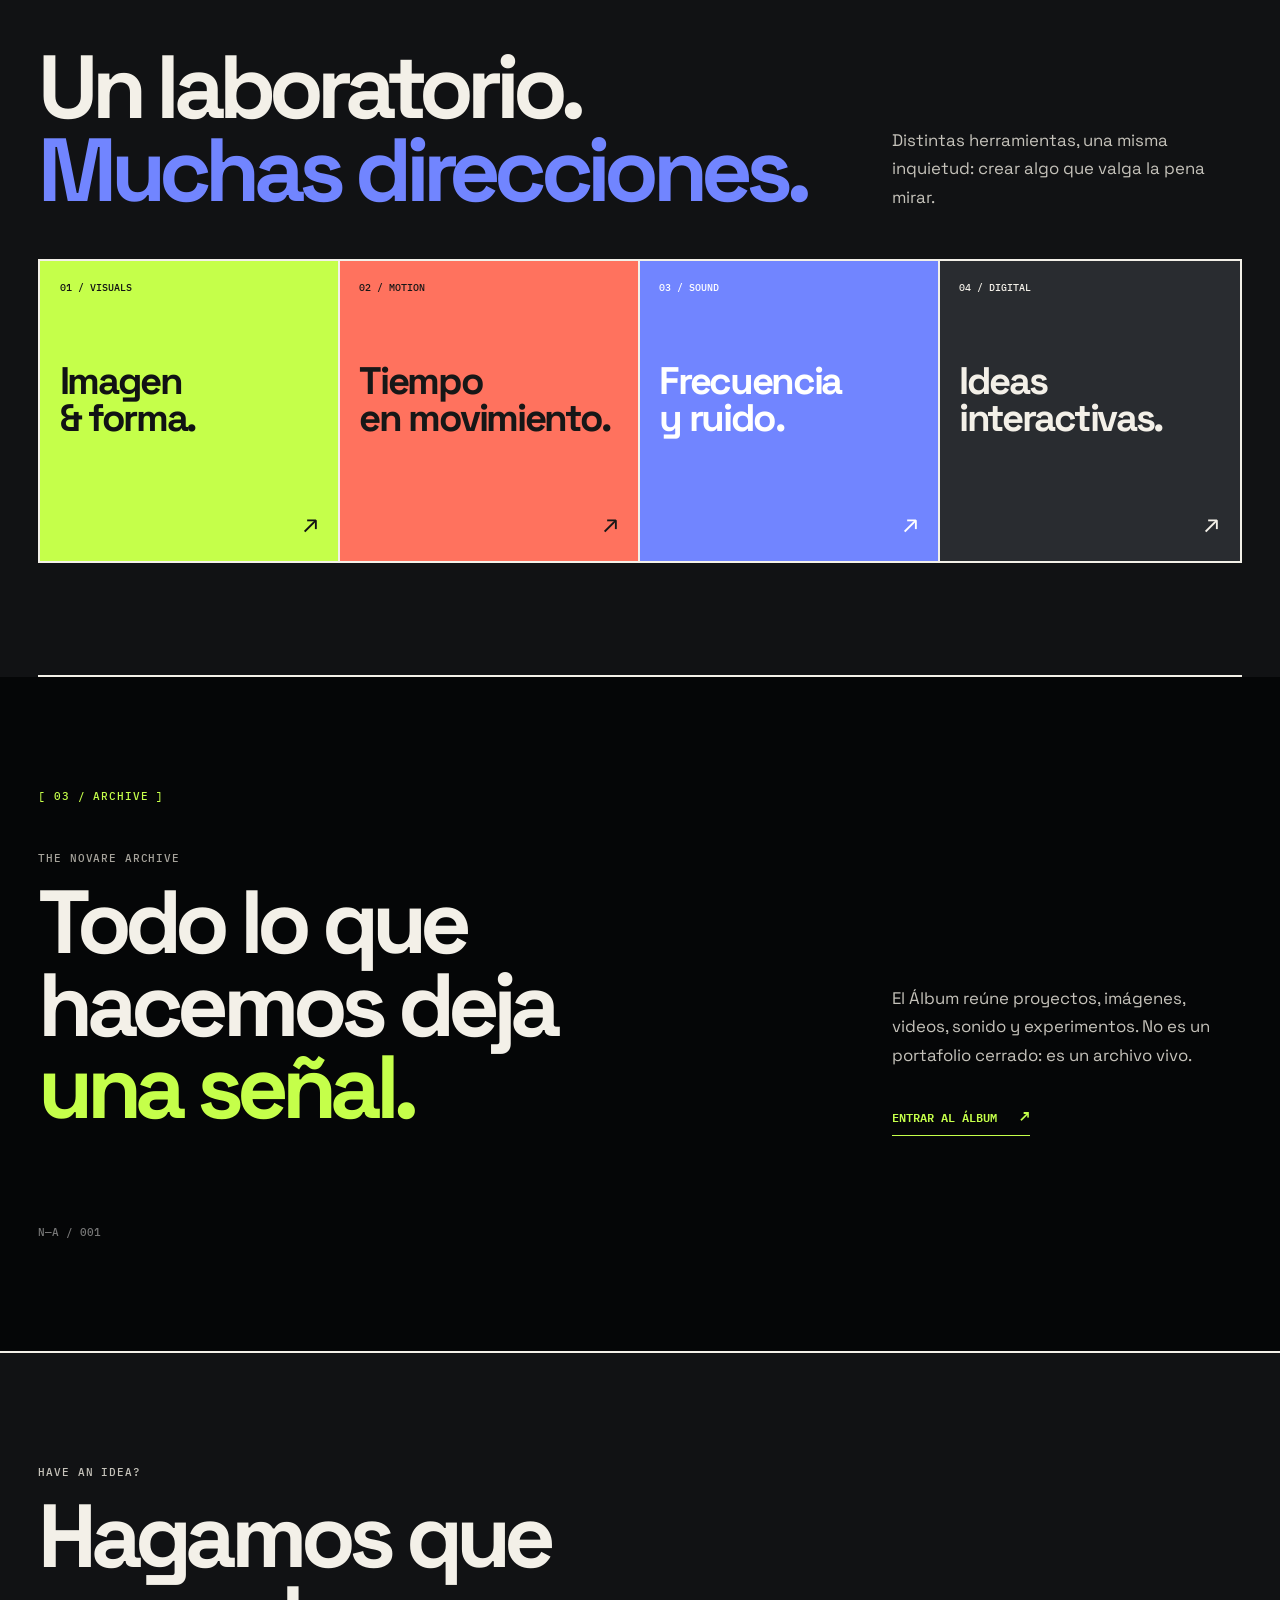
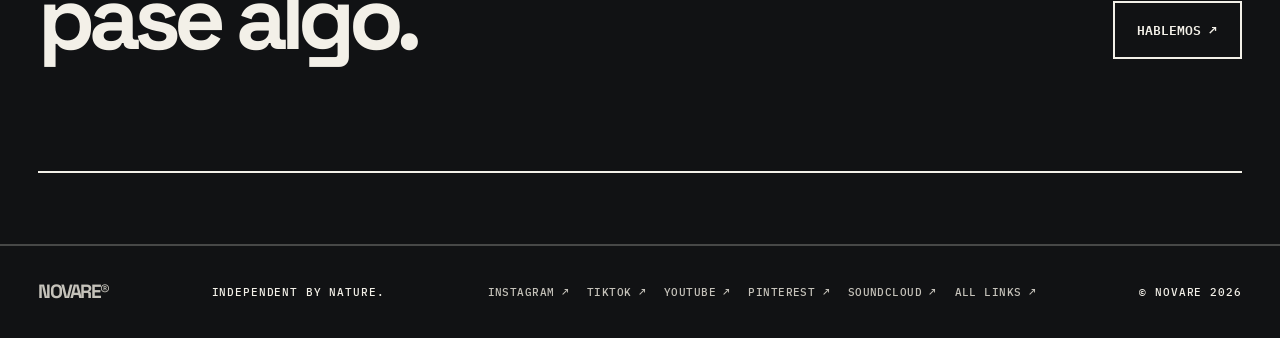
==== commit 0eef777d: "Refresh stylesheet cache for contrast fixes" ====
--- a/index.html
+++ b/index.html
@@ -6,7 +6,7 @@
 <meta name="description" content="Novare es un laboratorio creativo digital. Ideas, imágenes, movimiento, sonido y experiencias sin una sola forma.">
 <link rel="preconnect" href="https://fonts.googleapis.com"><link rel="preconnect" href="https://fonts.gstatic.com" crossorigin>
 <link href="https://fonts.googleapis.com/css2?family=IBM+Plex+Mono:wght@400;500;600&family=Space+Grotesk:wght@400;500;600;700&display=swap" rel="stylesheet">
-<link rel="stylesheet" href="CSS/style.css?v=20261117-contrastfix1">
+<link rel="stylesheet" href="CSS/style.css?v=20261117-colormap2">
 
 <meta name="theme-color" content="#111214">
 <meta name="color-scheme" content="dark light">
@@ -56,4 +56,4 @@
 <a href="https://on.soundcloud.com/DrmsslI9PrEXvVxZrE" target="_blank" rel="noopener noreferrer">SoundCloud ↗</a>
 <a href="https://linktr.ee/Novare0" target="_blank" rel="noopener noreferrer">All links ↗</a>
 </div><span>© NOVARE 2026</span></footer>
-<script src="JS/main.js?v=20261117-contrastfix1"></script></body></html>+<script src="JS/main.js?v=20261117-colormap2"></script></body></html>
--- a/CSS/style.css
+++ b/CSS/style.css
@@ -1002,3 +1002,89 @@
 .products-section .filter-btn:hover {
   color: var(--lime-ink, #111214);
 }
+
+
+/* DEFINITIVE THEME CONTRAST MAP
+   Foreground colors are paired with the actual surface in both themes.
+   Keep this block last so generic typography rules cannot wash out tile text. */
+:root {
+  --text-primary: #f3f0e8;
+  --text-secondary: #c5c2ba;
+  --text-muted: #a6a39b;
+  --lime-ink: #111214;
+}
+html[data-theme="light"] {
+  --text-primary: #171717;
+  --text-secondary: #45423c;
+  --text-muted: #625f58;
+  --lime-ink: #111214;
+}
+
+/* Normal page typography */
+body { color: var(--text-primary); }
+p, li, dd, dt, label, small, figcaption { color: var(--text-secondary); }
+h1, h2, h3, h4, h5, h6, strong, b { color: var(--text-primary); }
+
+/* Lab tiles */
+.lab-tile { color: var(--text-primary); }
+.tile-visuals { color: #111214; }
+.tile-motion { color: #171717; }
+.tile-sound { color: #ffffff; }
+:root:not([data-theme="light"]) .tile-digital { color: #f3f0e8; }
+html[data-theme="light"] .tile-digital { color: #171717; }
+.lab-tile > span, .lab-tile > b, .lab-tile > i { color: inherit; }
+
+/* Album category tiles */
+.category-card { color: var(--text-primary); }
+.category-all { background: #f3f0e8; color: #111214; }
+.category-visuals { background: var(--lime); color: #111214; }
+.category-motion { background: #ff725e; color: #171717; }
+.category-sound { background: #7185ff; color: #ffffff; }
+.category-digital { background: #c8b8ff; color: #17151e; }
+.category-custom { background: #292c30; color: #f3f0e8; }
+html[data-theme="light"] .category-custom {
+  background: #c9c4b8;
+  color: #171717;
+}
+.category-card > span, .category-card > strong, .category-card > i { color: inherit; }
+
+/* Service cards: each card has its own readable foreground */
+.service-grid .card:nth-child(1) { background: var(--lime); color: #111214; }
+.service-grid .card:nth-child(2) { background: var(--coral); color: #171717; }
+.service-grid .card:nth-child(3) { background: var(--blue); color: #ffffff; }
+.service-grid .card:nth-child(4) { background: var(--concrete); color: #171717; }
+.service-grid .card h3,
+.service-grid .card p { color: inherit; }
+
+/* Lime action surfaces always use dark text */
+.products-page-cta, .btn-primary, .filter-btn.active, .filter-btn:hover,
+.album-item-cover:after, .theme-toggle:hover, .round-link:hover,
+.contact-arrow:hover, .skip-link, .album-modal-close:hover {
+  color: #111214;
+}
+.products-page-cta p, .products-page-cta h2,
+.btn-primary *, .filter-btn.active *, .filter-btn:hover * { color: inherit; }
+
+/* Light theme surfaces and controls */
+html[data-theme="light"] .contact-info { color: #f3f0e8; }
+html[data-theme="light"] .contact-info h3 { color: #f3f0e8; }
+html[data-theme="light"] .contact-info p,
+html[data-theme="light"] .contact-info li { color: #d1cbbb; }
+html[data-theme="light"] .album-category-intro,
+html[data-theme="light"] .album-category-intro h2,
+html[data-theme="light"] .album-category-intro p { color: #f3f0e8; }
+html[data-theme="light"] .album-category-intro p { color: #c5c2ba; }
+html[data-theme="light"] .btn-secondary { color: #171717; }
+html[data-theme="light"] .product-card-title,
+html[data-theme="light"] .album-item strong { color: #171717; }
+html[data-theme="light"] .product-card-price,
+html[data-theme="light"] .album-item small { color: #625f58; }
+
+/* Dark theme form controls remain legible */
+:root:not([data-theme="light"]) .contact-form input,
+:root:not([data-theme="light"]) .contact-form textarea {
+  background: #202226;
+  color: #f3f0e8;
+}
+:root:not([data-theme="light"]) .contact-form input::placeholder,
+:root:not([data-theme="light"]) .contact-form textarea::placeholder { color: #a6a39b; }
